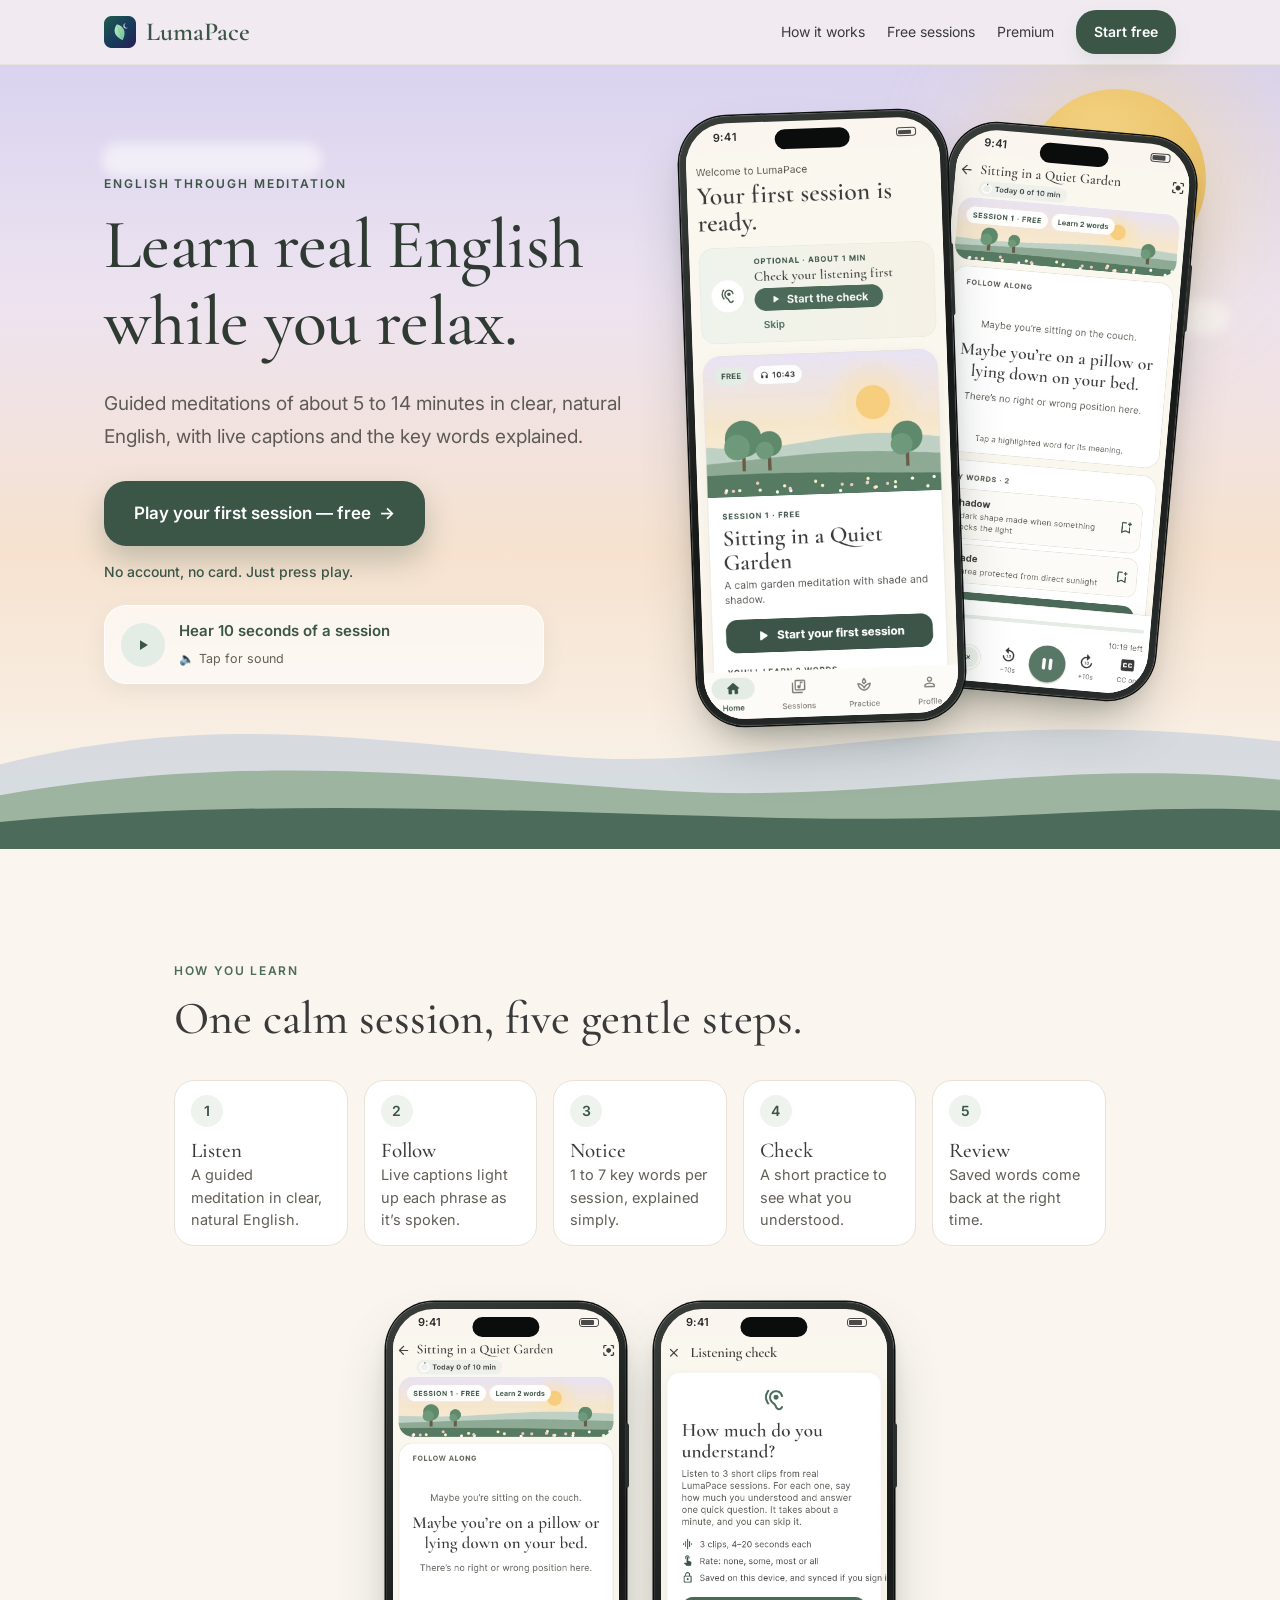
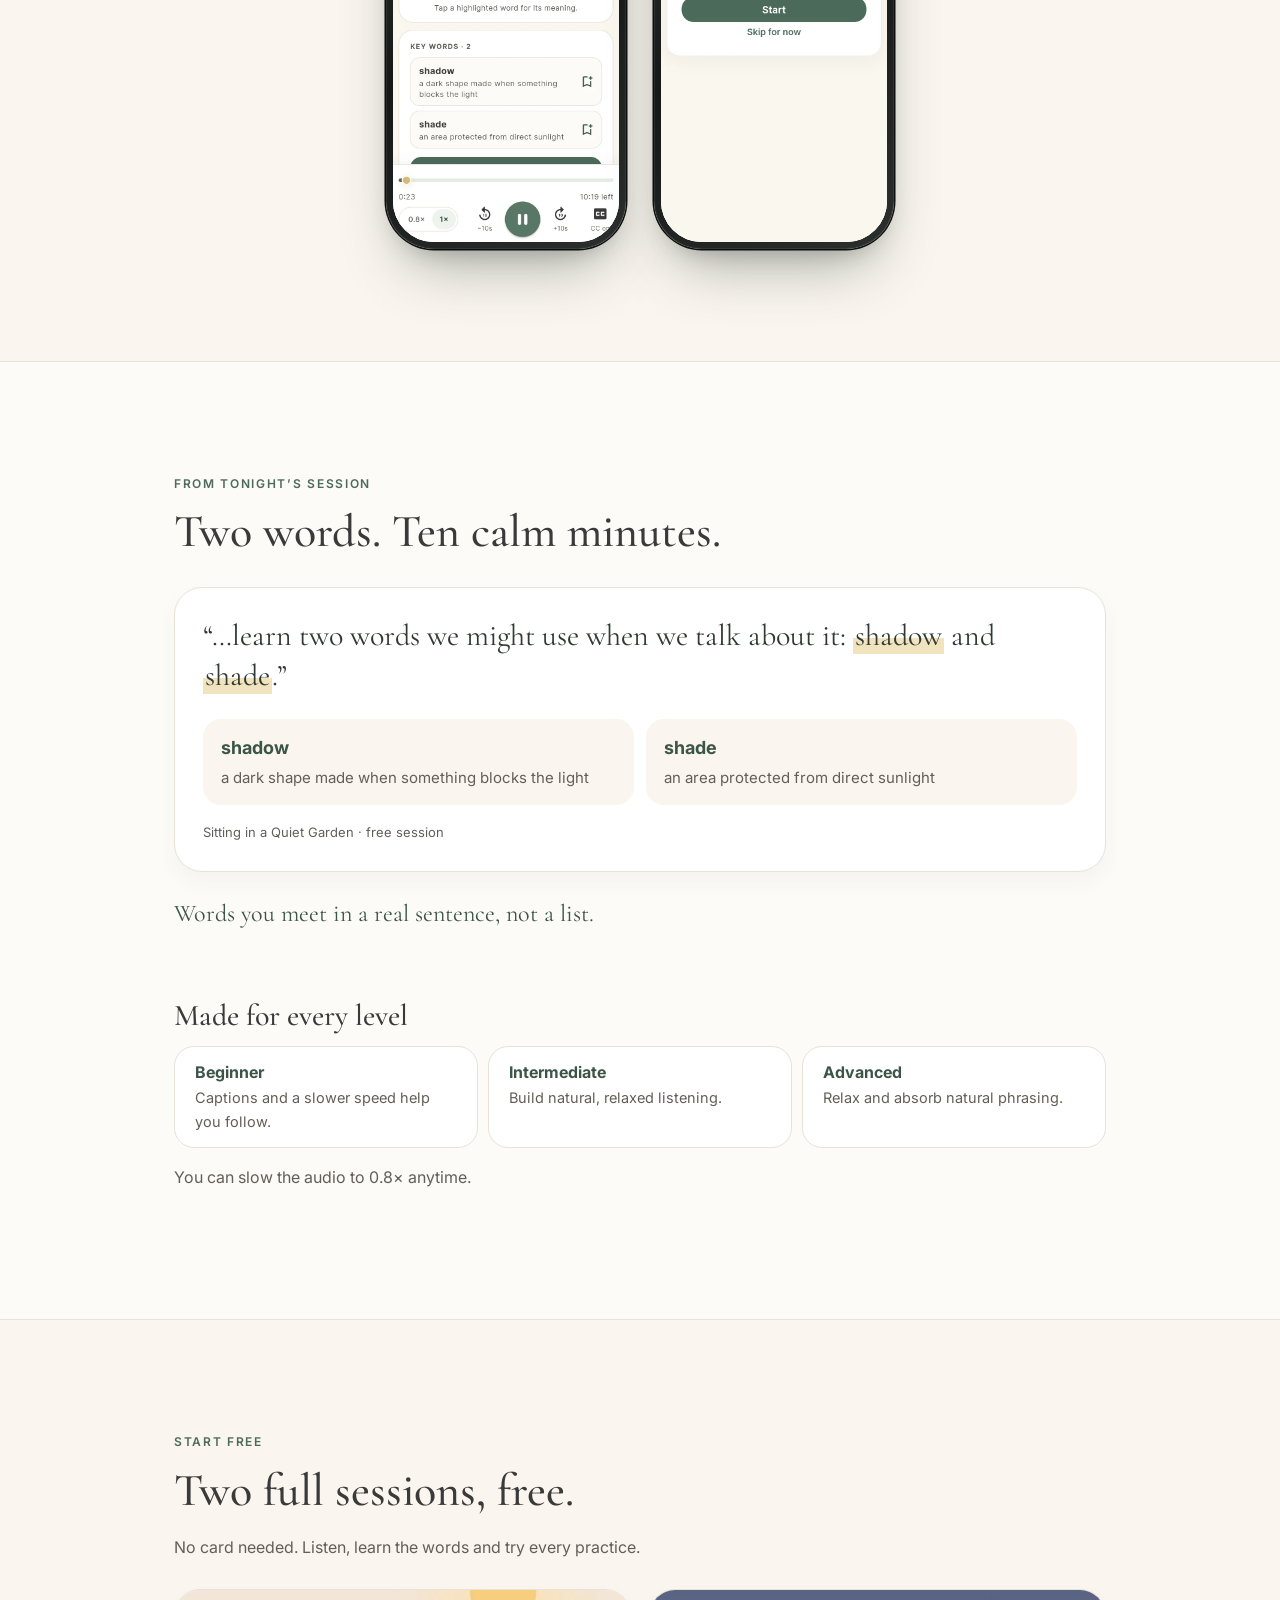
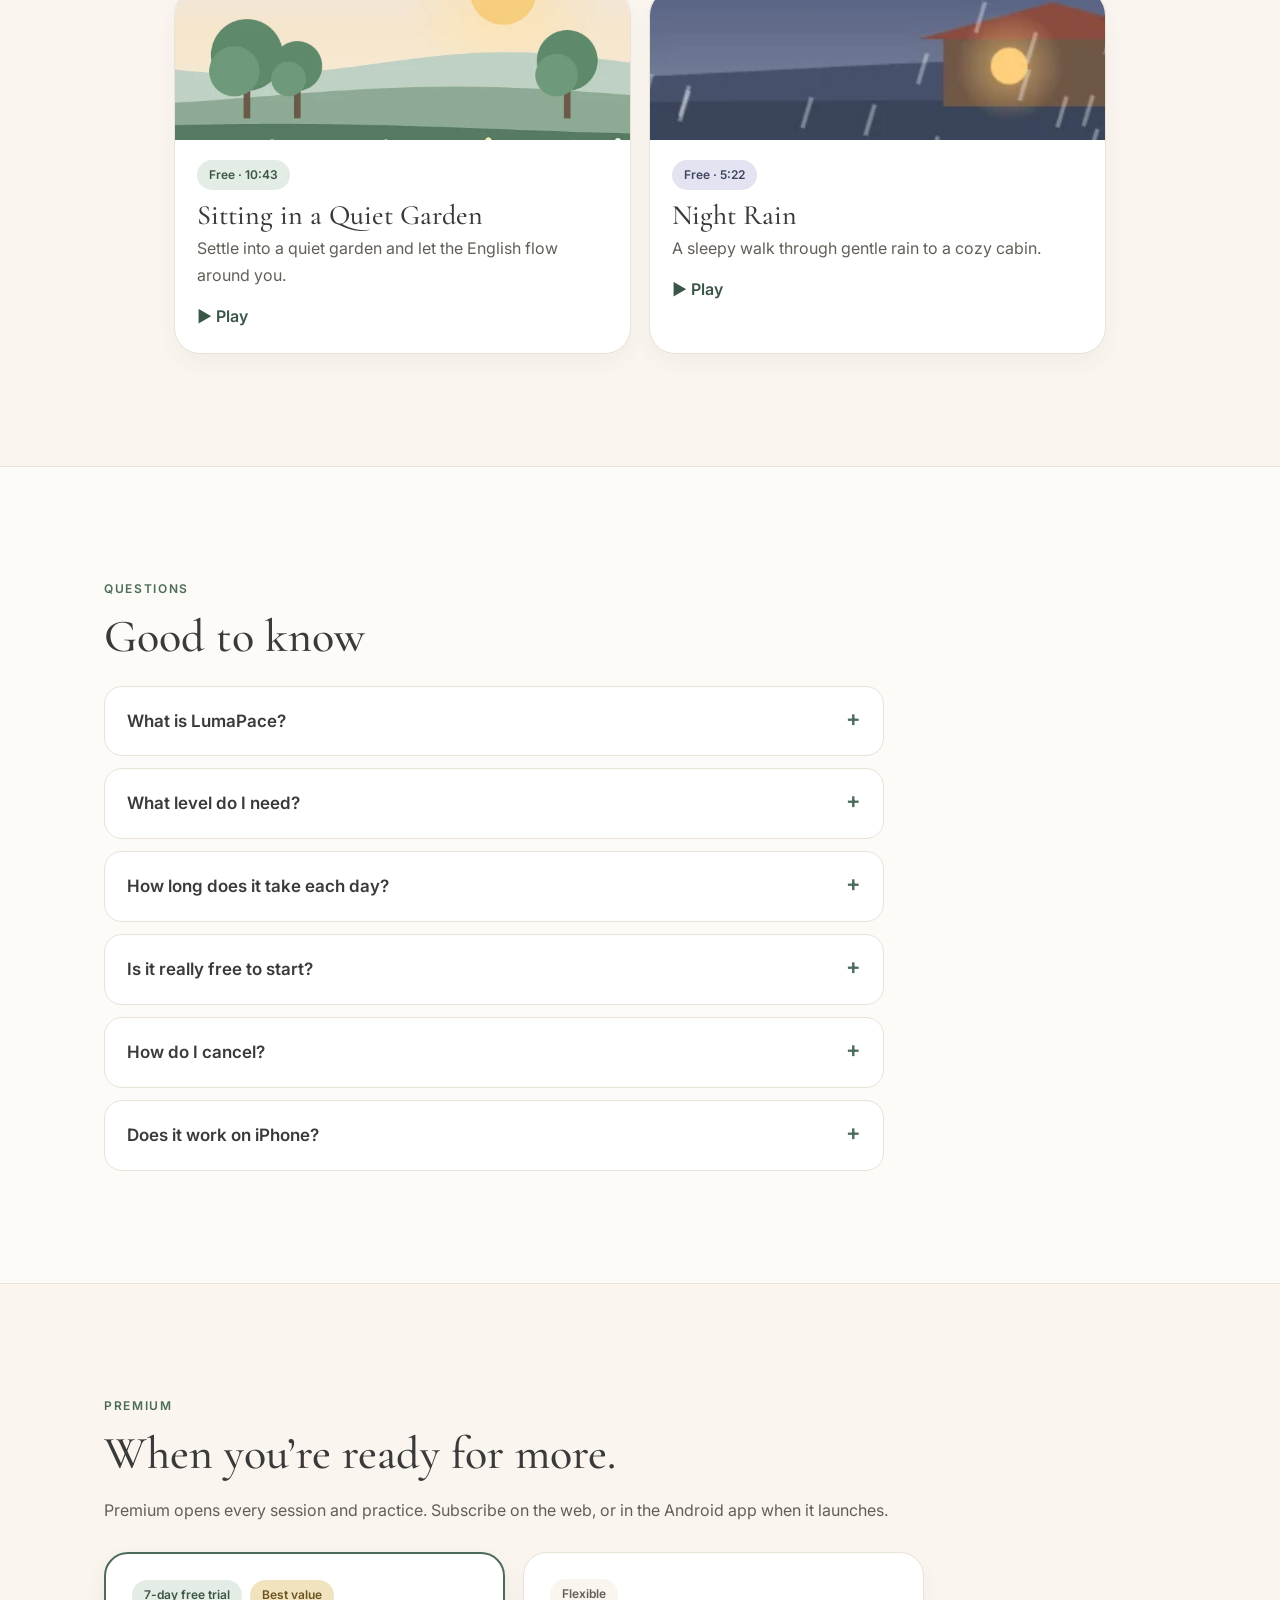
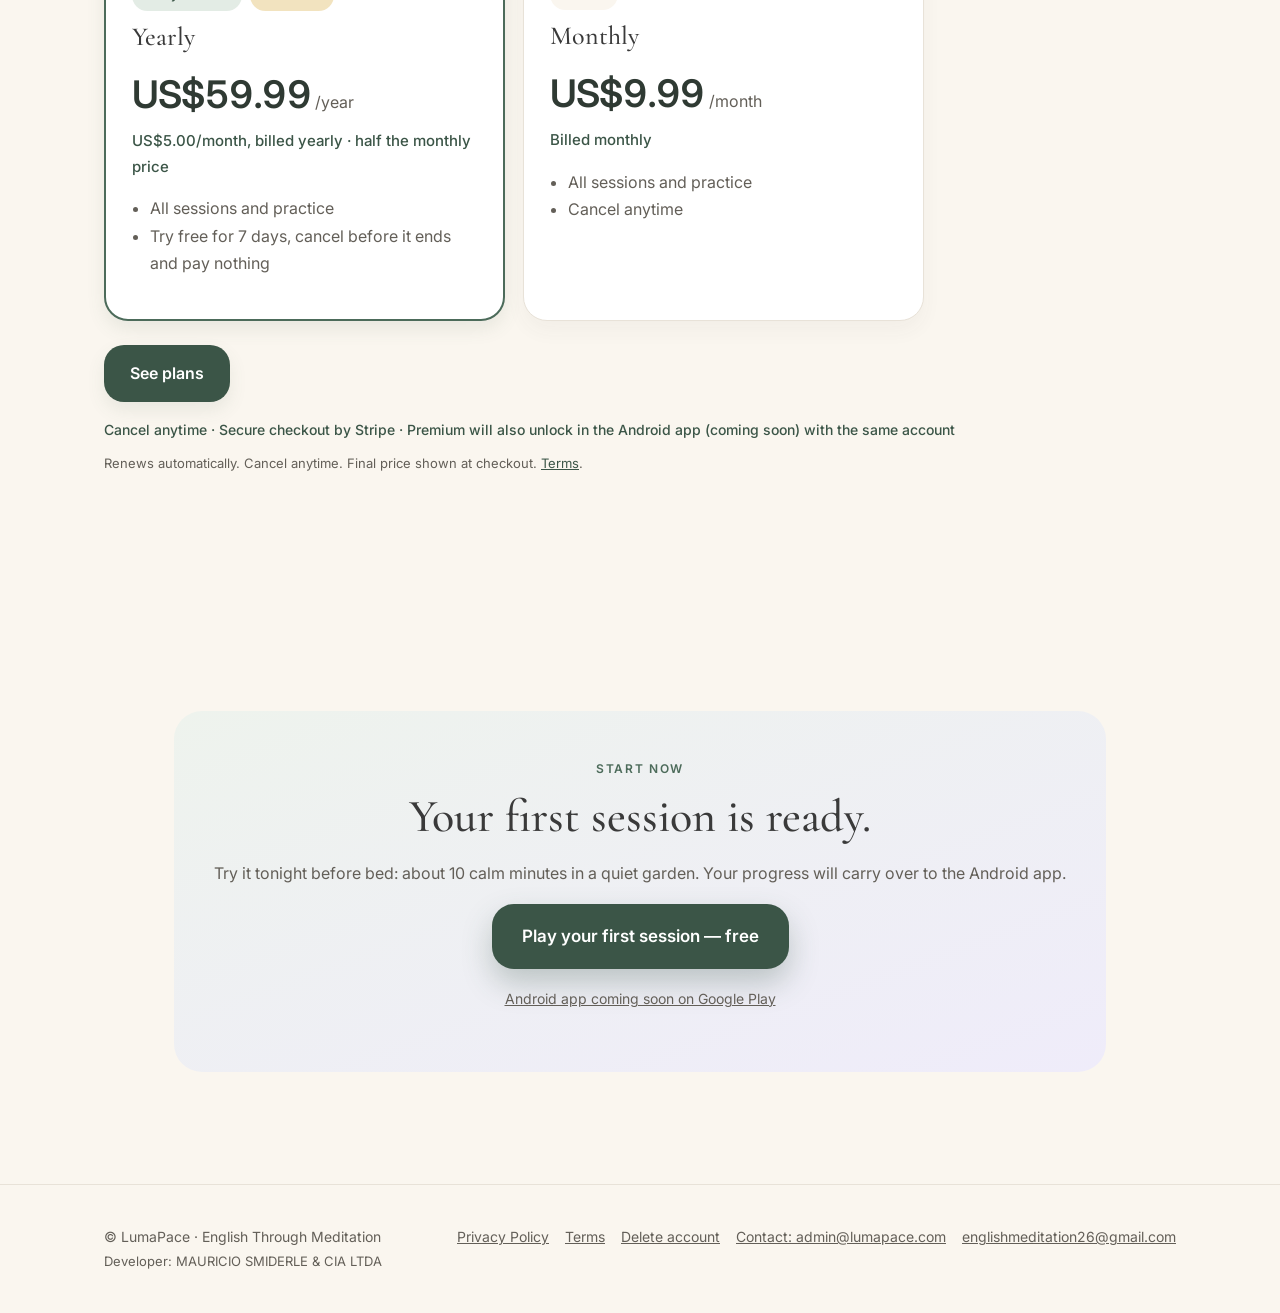
==== index.html @ 95a9c701 "Home calm: hero 10s sample with synced captions, 5-step method, word example, levels, art cards, FAQ" ====
<!doctype html><html lang="en"><head><meta charset="utf-8"><meta name="viewport" content="width=device-width,initial-scale=1">
<title>LumaPace — Learn English while you relax</title>
<meta name="description" content="Calm guided meditations in clear, natural English, with live captions and key words explained. Play your first session free — no account, no card.">
<link rel="canonical" href="https://lumapace.com/">
<meta property="og:type" content="website"><meta property="og:url" content="https://lumapace.com/"><meta property="og:site_name" content="LumaPace">
<meta property="og:title" content="LumaPace — Learn English while you relax"><meta property="og:description" content="Calm guided meditations in clear English, with live captions. Start your first session free.">
<meta property="og:image" content="https://lumapace.com/img/og.jpg"><meta property="og:image:width" content="1200"><meta property="og:image:height" content="630"><meta property="og:image:alt" content="LumaPace: calm English meditations with live captions">
<meta name="twitter:card" content="summary_large_image"><meta name="twitter:title" content="LumaPace — Learn English while you relax"><meta name="twitter:description" content="Calm guided meditations in clear English, with live captions. Start your first session free."><meta name="twitter:image" content="https://lumapace.com/img/og.jpg">
<meta name="theme-color" content="#4C6B5A">
<link rel="icon" href="img/logo.png?v=2"><link rel="apple-touch-icon" href="img/apple-touch-icon.png">
<link rel="preconnect" href="https://fonts.googleapis.com"><link rel="preconnect" href="https://fonts.gstatic.com" crossorigin>
<link rel="stylesheet" href="https://fonts.googleapis.com/css2?family=Cormorant+Garamond:wght@500;600&family=Inter:wght@400;500;600&display=swap">
<link rel="preload" as="image" href="img/ph_home.webp" fetchpriority="high"><link rel="preload" as="image" href="img/ph_player.webp" fetchpriority="high"><link rel="stylesheet" href="style.css?v=3">
<script>window.dataLayer=window.dataLayer||[];function gtag(){dataLayer.push(arguments)}gtag('js',new Date());gtag('config','G-82XCQ1X3KB',{anonymize_ip:true});
addEventListener('load',function(){setTimeout(function(){var t=document.createElement('script');t.async=1;t.src='https://www.googletagmanager.com/gtag/js?id=G-82XCQ1X3KB';document.head.appendChild(t)},2500)});
document.addEventListener('click',function(e){var a=e.target.closest('[data-ev]');if(a)gtag('event',a.dataset.ev,{cta_location:a.dataset.loc||''})});</script>
<script type="application/ld+json">{"@context": "https://schema.org", "@type": "FAQPage", "mainEntity": [{"@type": "Question", "name": "What is LumaPace?", "acceptedAnswer": {"@type": "Answer", "text": "LumaPace is a set of calm guided meditations spoken in clear, natural English. You relax, follow live captions phrase by phrase, and learn the key words from each session."}}, {"@type": "Question", "name": "What level do I need?", "acceptedAnswer": {"@type": "Answer", "text": "If you can follow simple spoken English, you are ready. Live captions and word explanations help you along, and you can slow the audio down."}}, {"@type": "Question", "name": "How long does it take each day?", "acceptedAnswer": {"@type": "Answer", "text": "Sessions are about 5 to 14 minutes long. You choose a daily listening goal that fits your day."}}, {"@type": "Question", "name": "Is it really free to start?", "acceptedAnswer": {"@type": "Answer", "text": "Yes. Two full sessions are free, with no account and no card. Premium unlocks every session."}}, {"@type": "Question", "name": "How do I cancel?", "acceptedAnswer": {"@type": "Answer", "text": "Anytime. Web subscriptions can be cancelled from the subscription portal linked in your confirmation email. You keep Premium until the end of the period you paid for."}}, {"@type": "Question", "name": "Does it work on iPhone?", "acceptedAnswer": {"@type": "Answer", "text": "Yes, in your phone’s browser at lumapace.com. The Android app is coming soon to Google Play, and your progress syncs when you sign in."}}]}</script></head><body>
<header class="top top2"><div class="wrap"><a class="brand" href="index.html"><img src="img/logo.png?v=2" alt="">LumaPace</a><nav><a href="index.html#how">How it works</a><a href="index.html#free">Free sessions</a><a href="index.html#premium">Premium</a><a class="btn" href="/app/#/player/002" data-ev="cta_click" data-loc="header">Start free</a></nav></div></header>
<section class="hero2">
<div class="sky" aria-hidden="true"><div class="cloud c1"></div><div class="cloud c2"></div>
<svg class="hills" viewBox="0 0 1440 260" preserveAspectRatio="none"><path d="M0 150 C240 80 420 120 640 140 S1080 70 1440 120 V260 H0Z" fill="#C9D3DE" opacity=".7"/><path d="M0 190 C300 130 520 170 760 185 S1180 140 1440 170 V260 H0Z" fill="#9DB4A0"/><path d="M0 225 C320 190 640 215 900 220 S1260 200 1440 210 V260 H0Z" fill="#4C6B5A"/></svg></div>
<div class="wrap hero2-in">
<div class="hero2-copy">
<p class="over">English through meditation</p>
<h1>Learn real English while you relax.</h1>
<p class="lead">Guided meditations of about 5 to 14 minutes in clear, natural English, with live captions and the key words explained.</p>
<div class="ctas"><a class="btn btn-lg" href="/app/#/player/002" data-ev="cta_click" data-loc="hero">Play your first session — free <span aria-hidden="true">→</span></a></div>
<p class="hero-note">No account, no card. Just press play.</p>
<p class="pt-line" lang="pt-BR" hidden>🇧🇷 Para brasileiros: aprenda inglês relaxando. Comece grátis, sem cartão.<br>As legendas ajudam você a acompanhar, no seu ritmo.</p>
<div class="sample" id="sample">
<button class="sample-btn" type="button" aria-controls="sample-cap" aria-label="Hear 10 seconds of a session"><span class="sample-ic" aria-hidden="true"><svg viewBox="0 0 24 24" width="18" height="18"><path class="ic-play" d="M8 5.5v13l10.5-6.5z" fill="currentColor"/><g class="ic-pause" fill="currentColor"><rect x="7" y="5.5" width="3.6" height="13" rx="1.2"/><rect x="13.4" y="5.5" width="3.6" height="13" rx="1.2"/></g></svg></span><span class="sample-txt"><b>Hear 10 seconds of a session</b><small>🔈 Tap for sound</small></span></button>
<div class="caption" id="sample-cap" aria-live="polite"><span class="dot"></span><span class="cap-l">Live caption</span><span class="cap-t">Sitting in a Quiet Garden</span><p><span data-s="0" data-e="4.9">Hi, and welcome.</span> <span data-s="4.81" data-e="10.42">I’m happy you made the choice to meditate today.</span></p><div class="sample-bar"><i></i></div></div>
</div>
</div>
<div class="duo"><div class="sun" aria-hidden="true"></div><div class="phone p-back"><div class="screen"><div class="sb" aria-hidden="true"><span>9:41</span><i></i></div><img fetchpriority="high" src="img/ph_player.webp" alt="LumaPace session player with live captions" width="780" height="1688"></div></div><div class="phone p-front"><div class="screen"><div class="sb" aria-hidden="true"><span>9:41</span><i></i></div><img src="img/ph_home.webp" alt="LumaPace home screen: your first session is ready, Sitting in a Quiet Garden" width="780" height="1688"></div></div></div>
</div></section>

<section id="how"><div class="wrap narrow"><p class="over">How you learn</p><h2>One calm session, five gentle steps.</h2>
<ol class="flow"><li><span class="fn">1</span><div><h3>Listen</h3><p>A guided meditation in clear, natural English.</p></div></li><li><span class="fn">2</span><div><h3>Follow</h3><p>Live captions light up each phrase as it’s spoken.</p></div></li><li><span class="fn">3</span><div><h3>Notice</h3><p>1 to 7 key words per session, explained simply.</p></div></li><li><span class="fn">4</span><div><h3>Check</h3><p>A short practice to see what you understood.</p></div></li><li><span class="fn">5</span><div><h3>Review</h3><p>Saved words come back at the right time.</p></div></li></ol>
<div class="pair"><div class="phone"><div class="screen"><div class="sb" aria-hidden="true"><span>9:41</span><i></i></div><img src="img/ph_player.webp" alt="Session player: live captions light up each phrase" loading="lazy" width="780" height="1688"></div></div><div class="phone"><div class="screen"><div class="sb" aria-hidden="true"><span>9:41</span><i></i></div><img src="img/ph_check.webp" alt="Listening check: how much do you understand?" loading="lazy" width="780" height="1688"></div></div></div>
</div></section>

<section id="example" class="alt"><div class="wrap narrow"><p class="over">From tonight’s session</p><h2>Two words. Ten calm minutes.</h2>
<div class="wordcard">
<p class="quote">“…learn two words we might use when we talk about it: <mark>shadow</mark> and <mark>shade</mark>.”</p>
<div class="words"><div><b>shadow</b><span>a dark shape made when something blocks the light</span></div><div><b>shade</b><span>an area protected from direct sunlight</span></div></div>
<p class="wc-src">Sitting in a Quiet Garden · free session</p>
</div>
<p class="soft">Words you meet in a real sentence, not a list.</p>

<div class="levels"><h3>Made for every level</h3>
<ul><li><b>Beginner</b><span>Captions and a slower speed help you follow.</span></li><li><b>Intermediate</b><span>Build natural, relaxed listening.</span></li><li><b>Advanced</b><span>Relax and absorb natural phrasing.</span></li></ul>
<p class="muted">You can slow the audio to 0.8× anytime.</p></div>
</div></section>

<section id="free"><div class="wrap narrow"><p class="over">Start free</p><h2>Two full sessions, free.</h2><p class="muted">No card needed. Listen, learn the words and try every practice.</p>
<div class="eps2">
<a class="ep2" href="/app/#/player/002" data-ev="cta_click" data-loc="free_garden"><img src="img/art_garden.webp" alt="" loading="lazy" width="692" height="320"><div><span class="pill">Free · 10:43</span><h3>Sitting in a Quiet Garden</h3><p>Settle into a quiet garden and let the English flow around you.</p><span class="play">▶ Play</span></div></a>
<a class="ep2 rain" href="/app/#/player/c006" data-ev="cta_click" data-loc="free_rain"><img src="img/art_rain.webp" alt="" loading="lazy" width="660" height="98"><div><span class="pill">Free · 5:22</span><h3>Night Rain</h3><p>A sleepy walk through gentle rain to a cozy cabin.</p><span class="play">▶ Play</span></div></a>
</div></div></section>
<section id="faq" class="alt"><div class="wrap"><p class="over">Questions</p><h2>Good to know</h2><div class="faq">
<details><summary>What is LumaPace?</summary><p>LumaPace is a set of calm guided meditations spoken in clear, natural English. You relax, follow live captions phrase by phrase, and learn the key words from each session.</p></details>
<details><summary>What level do I need?</summary><p>If you can follow simple spoken English, you are ready. Live captions and word explanations help you along, and you can slow the audio down.</p></details>
<details><summary>How long does it take each day?</summary><p>Sessions are about 5 to 14 minutes long. You choose a daily listening goal that fits your day.</p></details>
<details><summary>Is it really free to start?</summary><p>Yes. Two full sessions are free, with no account and no card. Premium unlocks every session.</p></details>
<details><summary>How do I cancel?</summary><p>Anytime. Web subscriptions can be cancelled from the subscription portal linked in your confirmation email. You keep Premium until the end of the period you paid for.</p></details>
<details><summary>Does it work on iPhone?</summary><p>Yes, in your phone’s browser at lumapace.com. The Android app is coming soon to Google Play, and your progress syncs when you sign in.</p></details>
</div></div></section>

<section id="premium"><div class="wrap"><p class="over">Premium</p><h2>When you’re ready for more.</h2><p class="muted">Premium opens every session and practice. Subscribe on the web, or in the Android app when it launches.</p>
<div class="plans">
<div class="card plan best"><div class="plan-tags"><span class="pill">7-day free trial</span><span class="pill gold">Best value</span></div><h3>Yearly</h3><p class="price"><b data-pr="y">US$59.99</b><span>/year</span></p><p class="per" data-pr="ym">US$5.00/month, billed yearly · half the monthly price</p><ul><li>All sessions and practice</li><li>Try free for 7 days, cancel before it ends and pay nothing</li></ul></div>
<div class="card plan"><div class="plan-tags"><span class="pill ghostpill">Flexible</span></div><h3>Monthly</h3><p class="price"><b data-pr="m">US$9.99</b><span>/month</span></p><p class="per">Billed monthly</p><ul><li>All sessions and practice</li><li>Cancel anytime</li></ul></div>
</div>
<p style="margin-top:24px"><a class="btn" href="/subscribe.html" data-ev="see_plans" data-loc="premium">See plans</a></p>
<p class="trust">Cancel anytime · Secure checkout by Stripe · Premium will also unlock in the Android app (coming soon) with the same account</p>
<p class="muted small-print" data-pr="note">Renews automatically. Cancel anytime. Final price shown at checkout. <a href="terms.html">Terms</a>.</p></div></section>

<section id="get"><div class="wrap narrow"><div class="getapp">
<p class="over">Start now</p><h2>Your first session is ready.</h2><p class="muted">Try it tonight before bed: about 10 calm minutes in a quiet garden. Your progress will carry over to the Android app.</p><p><a class="btn btn-lg" href="/app/#/player/002" data-ev="cta_click" data-loc="get">Play your first session — free</a></p>
<p class="gp-soon"><a href="https://play.google.com/store/apps/details?id=com.lumapace.app" rel="noopener">Android app coming soon on Google Play</a></p></div></div></section>
<div class="sticky" id="sticky" aria-hidden="true"><a class="btn" href="/app/#/player/002" data-ev="cta_click" data-loc="sticky" tabindex="-1">▶ Play your first session — free</a></div>
<footer><div class="wrap"><div>© LumaPace · English Through Meditation<br><span style="font-size:13px">Developer: MAURICIO SMIDERLE &amp; CIA LTDA</span></div><div><a href="privacy.html">Privacy Policy</a><a href="terms.html">Terms</a><a href="delete-account.html">Delete account</a><a href="mailto:admin@lumapace.com">Contact: admin@lumapace.com</a><a href="mailto:englishmeditation26@gmail.com">englishmeditation26@gmail.com</a></div></div></footer><script>(function(){if(!/^pt/i.test(navigator.language||''))return;document.querySelectorAll('.pt-line').forEach(function(e){e.hidden=false});
var t={y:'R$199.90',m:'R$29.90',ym:'R$16.66/month, billed yearly · half the monthly price'};document.querySelectorAll('[data-pr]').forEach(function(e){var k=e.dataset.pr;if(t[k])e.textContent=t[k];if(k=='note')e.firstChild.textContent='Prices in Brazilian reais (elsewhere US$9.99/month or US$59.99/year). Renews automatically. Cancel anytime. Final price shown at checkout. '})})();</script><script>(function(){
var rm=matchMedia('(prefers-reduced-motion: reduce)').matches;
var box=document.getElementById('sample'),btn=box.querySelector('.sample-btn'),cap=document.getElementById('sample-cap'),bar=cap.querySelector('.sample-bar i'),lines=cap.querySelectorAll('[data-s]');
var END=10.4,FADE=1,a=null,raf=0;
function stop(){if(a){a.pause()}box.classList.remove('playing');cancelAnimationFrame(raf)}
function tick(){var t=a.currentTime;lines.forEach(function(l){l.classList.toggle('on',t>=+l.dataset.s&&t<+l.dataset.e);l.classList.toggle('done',t>=+l.dataset.e)});bar.style.width=Math.min(100,t/END*100)+'%';
 a.volume=t>END-FADE?Math.max(0,(END-t)/FADE):1; if(t>=END){stop();a.currentTime=0;return} raf=requestAnimationFrame(tick)}
btn.addEventListener('click',function(){if(box.classList.contains('playing')){stop();return}
 if(!a){a=new Audio('/app/assets/assets/content/episodes/002/audio.mp3');a.preload='auto'}
 a.currentTime=0;a.volume=1;box.classList.add('playing','shown');a.play().then(function(){raf=requestAnimationFrame(tick)}).catch(stop);
 if(window.gtag)gtag('event','sample_play',{episode:'002'})});
var st=document.getElementById('sticky'),hero=document.querySelector('.hero2'),hide=[document.getElementById('premium'),document.getElementById('faq'),document.getElementById('get'),document.querySelector('footer')];
var vis={};if('IntersectionObserver' in window){var io=new IntersectionObserver(function(es){es.forEach(function(e){vis[e.target.id||e.target.tagName]=e.isIntersecting});var show=!vis.hero&&!hide.some(function(h){return vis[h.id||h.tagName]});st.classList.toggle('on',show);st.setAttribute('aria-hidden',!show);st.querySelector('a').tabIndex=show?0:-1});hero.id='hero';io.observe(hero);hide.forEach(function(h){io.observe(h)})}
})();</script></body></html>
---- style.css ----
:root{--sage:#4C6B5A;--sage-deep:#3B5547;--sage-mist:#E3ECE5;--sage-tint:#EEF3ED;--lav:#8B7FD1;--lav-mist:#EFECFA;--gold:#D4B978;--gold-mist:#F2E3BF;--cream:#FAF6EF;--cream-soft:#FDFBF7;--paper:#fff;--ink:#3A3A3A;--muted:#635F58;--line:#E8E2D8;--sun:#E8A87C;--r-sm:14px;--r-md:20px;--r-lg:24px;--r-xl:28px;--shadow:0 10px 20px rgba(58,58,58,.045);--lift:0 8px 18px rgba(76,107,90,.10)}
*{box-sizing:border-box}html{scroll-behavior:smooth}
body{margin:0;background:var(--cream);color:var(--ink);font:16px/1.6 Inter,system-ui,sans-serif;-webkit-font-smoothing:antialiased}
img{max-width:100%;display:block}a{color:var(--sage-deep)}
.wrap{max-width:1120px;margin:0 auto;padding:0 24px}
h1,h2,h3{font-family:'Cormorant Garamond',Georgia,serif;font-weight:500;line-height:1.1;margin:0 0 .4em}
h1{font-size:clamp(42px,8vw,68px)}h2{font-size:clamp(32px,5vw,46px)}h3{font-size:26px}
.over{font-size:12px;font-weight:600;letter-spacing:.14em;text-transform:uppercase;color:var(--sage);margin:0 0 12px}
.muted{color:var(--muted)}
.btn{display:inline-flex;align-items:center;gap:8px;background:var(--sage-deep);color:#fff;font-weight:600;padding:15px 26px;border-radius:var(--r-md);text-decoration:none;box-shadow:var(--lift)}
.btn.ghost{background:transparent;color:var(--sage-deep);box-shadow:none;border:1.5px solid var(--line)}
.top{position:sticky;top:0;z-index:10;background:rgba(250,246,239,.9);backdrop-filter:blur(8px);border-bottom:1px solid var(--line)}
.top .wrap{display:flex;align-items:center;justify-content:space-between;height:64px}
.brand{display:flex;align-items:center;gap:10px;font-family:'Cormorant Garamond',serif;font-size:26px;font-weight:600;color:var(--sage-deep);text-decoration:none}
.brand img{width:32px;height:32px}
.top nav a{margin-left:22px;font-size:14px;color:var(--ink);text-decoration:none}.top nav .btn{padding:10px 18px;color:#fff}
@media(max-width:760px){.top nav a:not(.btn){display:none}}
.hero{padding:56px 0 40px;background:radial-gradient(1000px 500px at 85% 10%,var(--lav-mist),transparent 60%),radial-gradient(800px 500px at 0% 100%,var(--sage-tint),transparent 60%)}
.hero .wrap{display:grid;gap:40px;align-items:center}
@media(min-width:900px){.hero .wrap{grid-template-columns:1.1fr .9fr}}
.hero p.lead{font-size:19px;color:var(--muted);max-width:520px}
.ctas{display:flex;flex-wrap:wrap;gap:12px;margin:28px 0 14px}
.phone{position:relative;width:min(250px,64vw);margin:0 auto;padding:9px;border-radius:40px;background:#2f3330;box-shadow:0 0 0 1px #474c48 inset,0 24px 50px rgba(59,85,71,.20)}.phone::before{content:"";position:absolute;top:17px;left:50%;transform:translateX(-50%);width:56px;height:6px;border-radius:6px;background:#1c1f1d;z-index:1;opacity:.85}.phone img{display:block;width:100%;height:auto;aspect-ratio:9/18;object-fit:cover;object-position:top center;border-radius:31px;background:#fff}
.pill{display:inline-block;background:var(--sage-mist);color:var(--sage-deep);font-size:12px;font-weight:600;padding:5px 12px;border-radius:99px}
section{padding:72px 0}
.steps{display:grid;gap:18px;margin-top:28px}@media(min-width:760px){.steps{grid-template-columns:repeat(3,1fr)}}
.card{background:var(--paper);border:1px solid var(--line);border-radius:var(--r-lg);padding:26px;box-shadow:var(--shadow)}
.num{width:36px;height:36px;border-radius:50%;background:var(--sage-tint);color:var(--sage-deep);display:grid;place-items:center;font-weight:600;margin-bottom:14px}
.feat{display:grid;gap:40px;align-items:center;margin-top:56px}@media(min-width:860px){.feat{grid-template-columns:1fr 1fr}.feat.rev .phone{order:2}}
.feat .phone{width:min(220px,58vw)}
.alt{background:var(--cream-soft);border-top:1px solid var(--line);border-bottom:1px solid var(--line)}
.eps{display:grid;gap:18px;margin-top:28px}@media(min-width:760px){.eps{grid-template-columns:1fr 1fr}}
.ep{border-radius:var(--r-xl);padding:28px;color:#fff;min-height:200px;display:flex;flex-direction:column;justify-content:flex-end}
.ep.garden{background:linear-gradient(160deg,#9cb59f,#4C6B5A)}.ep.rain{background:linear-gradient(160deg,#6d6f9a,#3d4560)}
.ep h3{color:#fff;font-size:34px;margin:8px 0 4px}.ep .pill{background:rgba(255,255,255,.9);align-self:flex-start}
.plans{display:grid;gap:18px;margin-top:28px;max-width:820px}@media(min-width:760px){.plans{grid-template-columns:1fr 1fr}}
.plan{position:relative}.plan.best{border:2px solid var(--sage);box-shadow:var(--lift)}
.plan .price{font-family:'Cormorant Garamond',serif;font-size:40px;margin:6px 0 0}
.plan ul{padding-left:18px;color:var(--muted)}
.badge-gp{display:inline-block;position:relative}.badge-gp img{height:64px}
.soon .badge-gp{opacity:.55;pointer-events:none}
.getapp{text-align:center;background:linear-gradient(160deg,var(--sage-tint),var(--lav-mist));border-radius:var(--r-xl);padding:48px 24px}
footer{padding:40px 0;color:var(--muted);font-size:14px;border-top:1px solid var(--line)}
footer .wrap{display:flex;flex-wrap:wrap;gap:16px;justify-content:space-between}footer a{color:var(--muted);margin-right:16px}
.legal main{max-width:740px;margin:48px auto;padding:0 24px}.legal h1{font-size:clamp(38px,6vw,54px)}.legal h2{font-size:28px;margin-top:1.6em}
.legal .box{background:var(--sage-tint);border-radius:var(--r-lg);padding:24px 28px;margin:24px 0}

/* hero redesign: matches the app's sunrise sky + sage hills */
.hero2{position:relative;overflow:hidden;padding:64px 0 120px;background:linear-gradient(180deg,#D9D3EF 0%,#EDE3F0 30%,#F6E2CF 62%,#FAF6EF 100%)}
.sky{position:absolute;inset:0;pointer-events:none}
.sun{position:absolute;width:180px;height:180px;border-radius:50%;right:-30px;top:-40px;z-index:0;background:radial-gradient(circle at 40% 40%,#F7D98B,#EBC26A 70%);box-shadow:0 0 120px 40px rgba(247,217,139,.45);animation:rise 9s ease-in-out infinite alternate}
@keyframes rise{from{transform:translateY(8px)}to{transform:translateY(-8px)}}
.cloud{position:absolute;height:34px;border-radius:40px;background:rgba(255,255,255,.55);filter:blur(6px)}.c1{width:220px;top:10%;left:8%}.c2{width:300px;top:30%;right:4%}
.hills{position:absolute;left:0;right:0;bottom:0;width:100%;height:200px}
.hero2-in{position:relative;display:grid;gap:44px;align-items:center}
@media(min-width:900px){.hero2-in{grid-template-columns:1.05fr .95fr}}
.hero2 h1{font-size:clamp(44px,7.4vw,76px);color:#2F3A33;letter-spacing:-.01em}
.hero2 .over{color:var(--sage-deep)}
.hero2 .lead{font-size:19px;color:#5E5A55;max-width:520px}
.caption{max-width:440px;margin:24px 0 4px;padding:14px 16px;border-radius:22px;background:rgba(255,255,255,.72);backdrop-filter:blur(10px);box-shadow:0 12px 30px rgba(59,85,71,.12);display:grid;grid-template-columns:auto auto 1fr;gap:6px 8px;align-items:center;font-size:11px}
.caption .dot{width:8px;height:8px;border-radius:50%;background:var(--sage);animation:pulse 2s infinite}@keyframes pulse{50%{opacity:.35}}
.cap-l{font-weight:600;letter-spacing:.14em;text-transform:uppercase;color:var(--sage-deep)}.cap-t{color:var(--muted);text-align:right;white-space:nowrap;overflow:hidden;text-overflow:ellipsis}
.caption p{grid-column:1/-1;margin:4px 0 0;padding:10px 14px;border-radius:14px;background:#F5EFD9;font-family:'Cormorant Garamond',serif;font-size:24px;color:var(--ink)}
.btn-lg{padding:18px 30px;font-size:17px;border-radius:22px;box-shadow:0 14px 30px rgba(59,85,71,.28)}
.hero2 .btn.ghost{background:rgba(255,255,255,.6);border-color:rgba(255,255,255,.8)}
.hero-note{font-size:14px;color:#6E6A64}
.duo{position:relative;height:540px;max-width:440px;width:100%;margin:0 auto}
.duo .phone{position:absolute;width:250px}.p-front{left:0;bottom:0;z-index:2}.p-back{right:0;top:0;transform:rotate(4deg);opacity:.96}
@media(max-width:899px){.hero2{padding:40px 0 110px}.duo{height:470px;max-width:360px}.duo .phone{width:min(215px,56vw)}.sun{width:140px;height:140px;right:-10px;top:-30px}.hero2 .ctas .btn{width:100%;justify-content:center}}
.top2{background:rgba(237,230,242,.72)}
.hero2 h1 .nw{white-space:nowrap}.hero2 h1{font-size:clamp(40px,6.2vw,70px)}.duo .phone{z-index:1}.duo .p-front{z-index:2}
footer .wrap>div:last-child{display:flex;flex-wrap:wrap;gap:6px 16px}footer .wrap>div:last-child a{margin:0;overflow-wrap:anywhere}

.plan-tags{display:flex;flex-wrap:wrap;gap:8px;margin-bottom:12px;min-height:27px}.pill.gold{background:var(--gold-mist);color:#6B5320}.pill.ghostpill{background:var(--cream);color:var(--muted)}
.plan .price{display:flex;align-items:baseline;gap:4px;font-family:Inter,system-ui,sans-serif;font-variant-numeric:tabular-nums;margin:4px 0 0}.plan .price b{font-size:38px;font-weight:600;letter-spacing:-.02em;color:#2F3A33}.plan .price span{color:var(--muted);font-size:16px}
.plan .per{margin:2px 0 8px;color:var(--sage-deep);font-weight:500;font-size:15px}
.trust{margin:14px 0 0;font-size:14px;color:var(--sage-deep);font-weight:500}
.faq{max-width:780px;margin-top:24px;display:grid;gap:12px}.faq details{background:var(--paper);border:1px solid var(--line);border-radius:18px;padding:4px 22px}.faq summary{cursor:pointer;list-style:none;padding:16px 0;font-weight:600;font-size:17px;display:flex;justify-content:space-between;gap:12px}.faq summary::-webkit-details-marker{display:none}.faq summary::after{content:"+";color:var(--sage);font-size:22px;line-height:1}.faq details[open] summary::after{content:"–"}.faq details p{margin:0 0 18px;color:var(--muted)}
.pt-line{margin:10px 0 0;font-size:14px;color:var(--sage-deep);background:rgba(255,255,255,.6);display:inline-block;padding:8px 12px;border-radius:12px}
.hero-note{font-weight:500;color:var(--sage-deep)}
@media(max-width:899px){.hero2 .caption{display:none}.hero2 .lead{font-size:17px}.duo{height:400px;max-width:330px}.duo .phone{width:min(190px,50vw)}.hero2-in{gap:28px}}
.pt-line[hidden]{display:none}
/* premium phone frame (generic, thin bezel) */
.phone{position:relative;width:min(260px,62vw);aspect-ratio:390/888;margin:0 auto;padding:7px;border-radius:48px;background:linear-gradient(145deg,#3a3f3c,#151816 55%,#2b2f2d);box-shadow:0 0 0 1px rgba(255,255,255,.08) inset,0 0 0 1.5px #0d0f0e,0 30px 60px -18px rgba(40,55,47,.42),0 12px 24px -12px rgba(40,55,47,.28)}
.phone::before{content:"";position:absolute;top:15px;left:50%;transform:translateX(-50%);width:28%;height:20px;border-radius:20px;background:#0b0c0c;z-index:3;opacity:1}
.phone::after{content:"";position:absolute;right:-2.5px;top:22%;width:3px;height:12%;border-radius:0 3px 3px 0;background:#2a2e2c}
.phone .screen{position:relative;height:100%;border-radius:41px;overflow:hidden;background:#FAF6EF;display:flex;flex-direction:column}
.phone .sb{flex:0 0 auto;height:4.95%;display:flex;align-items:center;justify-content:space-between;padding:0 9% 0 11%;font:600 11px/1 Inter,system-ui,sans-serif;color:#2c2c2c;letter-spacing:.01em}
.phone .sb i{width:20px;height:9px;border:1.3px solid #2c2c2c;border-radius:3px;position:relative;opacity:.85}.phone .sb i::after{content:"";position:absolute;inset:1.3px 4px 1.3px 1.3px;background:#2c2c2c;border-radius:1px}
.phone .screen img{flex:1 1 auto;width:100%;height:auto;min-height:0;object-fit:cover;object-position:top;border-radius:0;aspect-ratio:auto}
.feat .phone{width:min(250px,60vw)}
.duo .phone{width:270px}.p-back{transform:rotate(5deg);opacity:1}.p-front{transform:rotate(-2deg)}
.duo{height:590px;max-width:470px}
@media(max-width:899px){.duo{height:440px;max-width:350px}.duo .phone{width:min(200px,52vw)}.phone::before{top:11px;height:14px}.phone{border-radius:38px;padding:6px}.phone .screen{border-radius:32px}.phone .sb{font-size:8.5px}.phone .sb i{width:15px;height:7px}}
.duo{max-width:540px;height:600px}.duo .p-front{width:268px;left:0;bottom:6px}.duo .p-back{width:248px;right:0;top:0}
@media(max-width:899px){.duo{max-width:340px;height:430px}.duo .p-front{width:190px;left:4px}.duo .p-back{width:178px;right:4px}}
/* calm redesign */
body{line-height:1.7}
section{padding:88px 0}@media(min-width:900px){section{padding:112px 0}}
.wrap.narrow{max-width:980px}
.hero2 .over{letter-spacing:.16em}
@media(max-width:899px){.hero2 h1{font-size:38px;line-height:1.12}}
.hero-note{margin-top:4px}
.sample{margin-top:22px;max-width:440px}
.sample-btn{display:flex;align-items:center;gap:14px;width:100%;text-align:left;background:rgba(255,255,255,.62);border:1px solid rgba(255,255,255,.85);border-radius:22px;padding:12px 16px;cursor:pointer;font:inherit;color:var(--ink);backdrop-filter:blur(8px);box-shadow:0 8px 22px rgba(59,85,71,.08)}
.sample-ic{flex:0 0 44px;height:44px;border-radius:50%;display:grid;place-items:center;background:var(--sage-mist);color:var(--sage-deep)}
.sample-txt b{display:block;font-weight:600;font-size:15px;color:var(--sage-deep)}.sample-txt small{color:var(--muted);font-size:12.5px}
.ic-pause{display:none}.sample.playing .ic-play{display:none}.sample.playing .ic-pause{display:inline}
.sample .caption{display:none;margin-top:10px}.sample.shown .caption{display:grid}
.sample .caption p span{transition:color .4s,opacity .4s;opacity:.38}.sample .caption p span.on{opacity:1;color:#2F3A33}.sample .caption p span.done{opacity:.62}
.sample-bar{grid-column:1/-1;height:3px;border-radius:3px;background:rgba(76,107,90,.15);overflow:hidden;margin-top:6px}.sample-bar i{display:block;height:100%;width:0;background:var(--sage)}
@media(max-width:899px){.hero2 .sample .caption{display:none}.hero2 .sample.shown .caption{display:grid}}
.flow{list-style:none;margin:36px 0 0;padding:0;display:grid;gap:14px}
@media(min-width:900px){.flow{grid-template-columns:repeat(5,1fr);gap:16px}}
.flow li{display:flex;gap:14px;align-items:flex-start;background:var(--paper);border:1px solid var(--line);border-radius:20px;padding:18px}
@media(min-width:900px){.flow li{flex-direction:column}}
.fn{flex:0 0 32px;height:32px;border-radius:50%;background:var(--sage-tint);color:var(--sage-deep);display:grid;place-items:center;font-weight:600;font-size:14px}
.flow h3{font-size:24px;margin:0 0 2px}.flow p{margin:0;color:var(--muted);font-size:15px;line-height:1.55}
.pair{display:flex;gap:28px;justify-content:center;margin-top:56px}
.pair .phone{width:min(240px,62vw);margin:0;flex:0 0 auto}
@media(max-width:899px){.pair{justify-content:flex-start;overflow-x:auto;scroll-snap-type:x mandatory;padding:6px 24px 30px;margin:40px -24px 0;-webkit-overflow-scrolling:touch;scrollbar-width:none}.pair::-webkit-scrollbar{display:none}.pair .phone{scroll-snap-align:center;width:66vw}}
.wordcard{margin-top:30px;background:var(--paper);border:1px solid var(--line);border-radius:28px;padding:28px;box-shadow:var(--shadow)}
.quote{font-family:'Cormorant Garamond',serif;font-size:clamp(22px,3.4vw,30px);line-height:1.35;margin:0 0 22px;color:#2F3A33}
.quote mark{background:linear-gradient(transparent 58%,var(--gold-mist) 58%);color:inherit;padding:0 2px}
.words{display:grid;gap:12px}@media(min-width:760px){.words{grid-template-columns:1fr 1fr}}
.words div{background:var(--cream);border-radius:18px;padding:14px 18px}.words b{display:block;font-size:18px;color:var(--sage-deep)}.words span{color:var(--muted);font-size:15px}
.wc-src{margin:16px 0 0;font-size:13px;color:var(--muted)}
.soft{font-family:'Cormorant Garamond',serif;font-size:24px;color:var(--sage-deep);margin:22px 0 0}
.levels{margin-top:64px}.levels h3{font-size:30px}.levels ul{list-style:none;padding:0;margin:14px 0 10px;display:grid;gap:10px}@media(min-width:760px){.levels ul{grid-template-columns:repeat(3,1fr)}}
.levels li{border:1px solid var(--line);border-radius:999px;padding:12px 20px;background:var(--paper);display:flex;flex-direction:column}@media(min-width:760px){.levels li{border-radius:20px}}
.levels li b{color:var(--sage-deep)}.levels li span{color:var(--muted);font-size:14.5px}
.eps2{display:grid;gap:18px;margin-top:28px}@media(min-width:760px){.eps2{grid-template-columns:1fr 1fr}}
.ep2{display:block;text-decoration:none;color:var(--ink);background:var(--paper);border:1px solid var(--line);border-radius:26px;overflow:hidden;box-shadow:var(--shadow);transition:transform .3s,box-shadow .3s}
.ep2:hover{transform:translateY(-2px)}
.ep2 img{width:100%;height:130px;object-fit:cover;display:block}
.ep2>div{padding:20px 22px 22px}.ep2 h3{font-size:28px;margin:10px 0 4px}.ep2 p{margin:0;color:var(--muted)}
.ep2 .play{display:inline-block;margin-top:14px;font-weight:600;color:var(--sage-deep)}
.ep2.rain .pill{background:#E4E3F1;color:#3d4560}
.small-print{font-size:13px;margin-top:10px}
.gp-soon{margin-top:18px;font-size:14px}.gp-soon a{color:var(--muted)}
.sticky{position:fixed;left:12px;right:12px;bottom:12px;z-index:20;display:flex;justify-content:center;opacity:0;transform:translateY(16px);pointer-events:none;transition:opacity .4s,transform .4s}
.sticky.on{opacity:1;transform:none;pointer-events:auto}
.sticky .btn{width:100%;max-width:440px;justify-content:center;background:rgba(250,246,239,.94);color:var(--sage-deep);border:1px solid var(--line);backdrop-filter:blur(10px);box-shadow:0 10px 30px rgba(59,85,71,.18)}
@media(min-width:900px){.sticky{display:none}}
.cloud{animation:drift 60s ease-in-out infinite alternate}@keyframes drift{to{transform:translateX(40px)}}
@media(prefers-reduced-motion:reduce){*,*::before,*::after{animation:none!important;transition:none!important}html{scroll-behavior:auto}}
.ep2 img{height:150px;object-position:center 60%}
.sample .caption p{line-height:1.32}
.flow li{padding:14px 16px;gap:12px}.flow h3{font-size:21px}.flow p{font-size:14.5px}
@media(max-width:899px){.flow{gap:10px}}
.fn{flex:none;width:32px}
@media(max-width:899px){.getapp .btn-lg{font-size:16px;padding:16px 20px}}
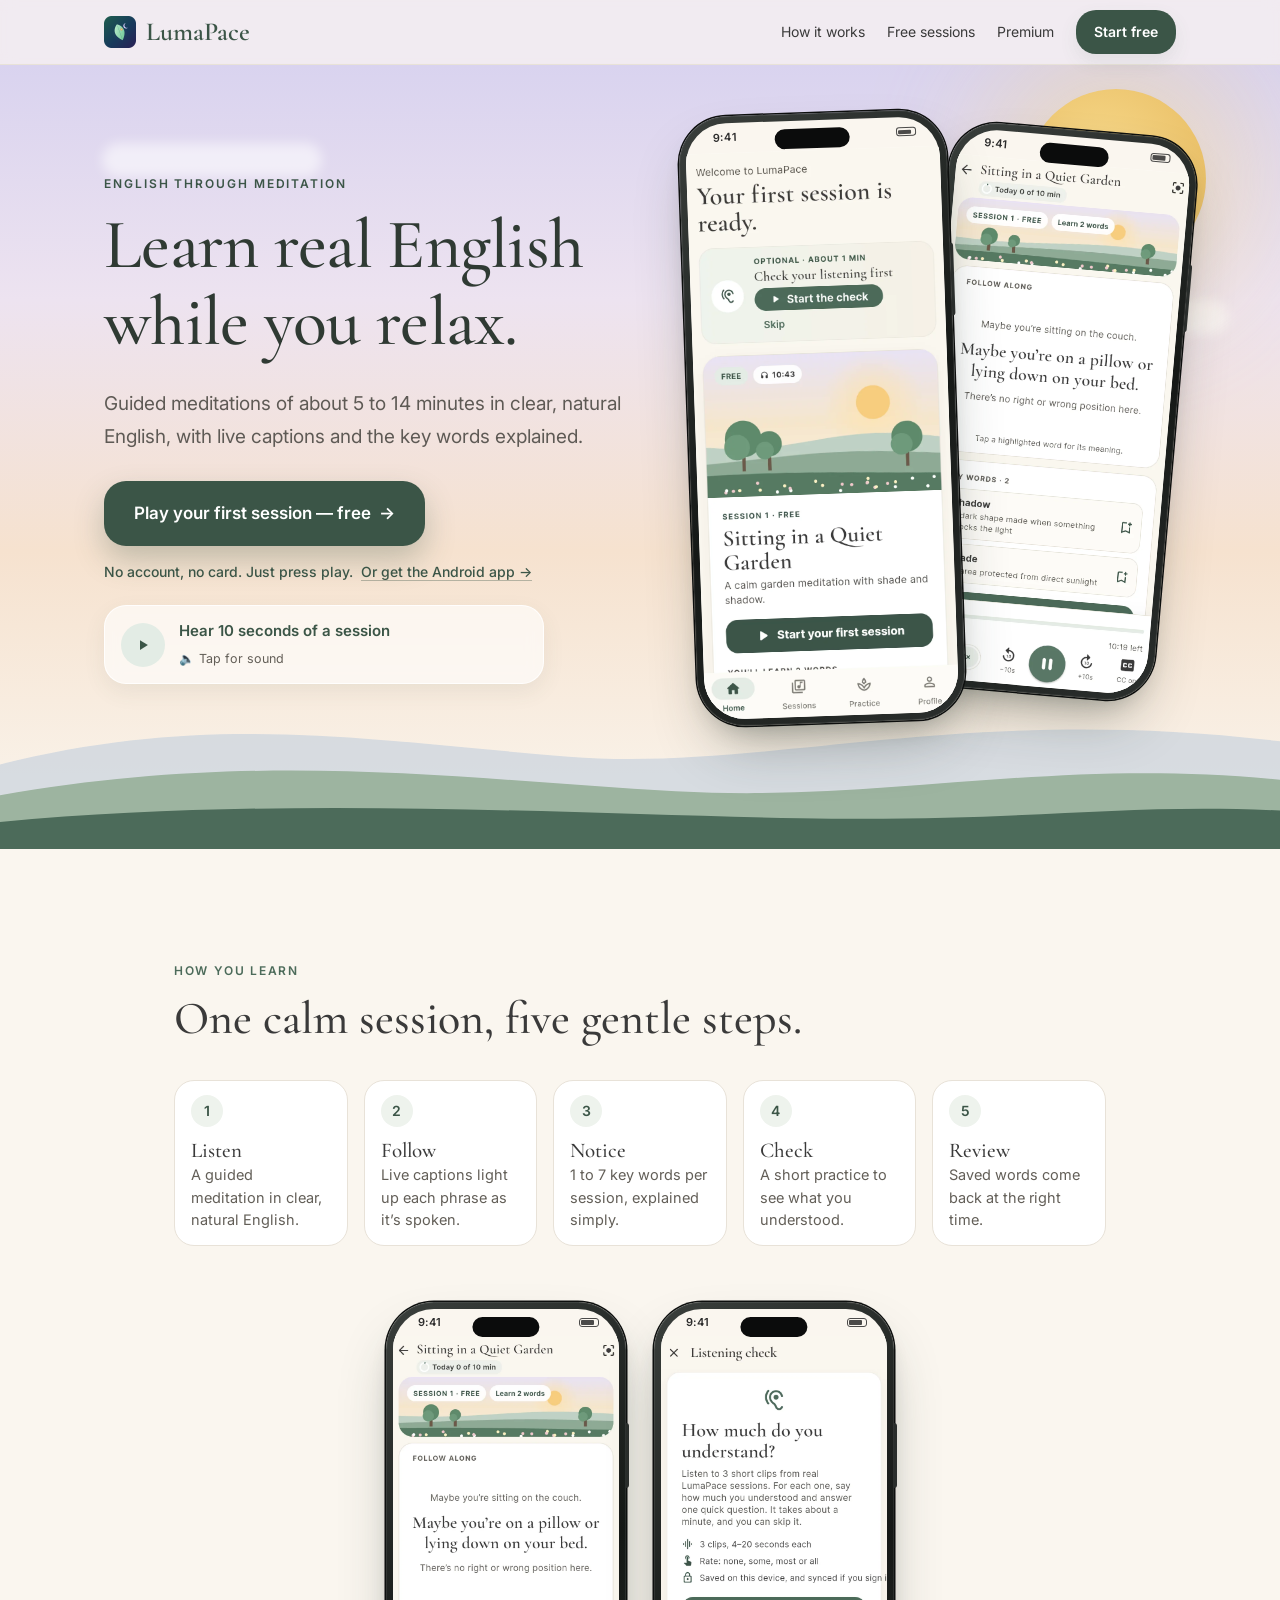
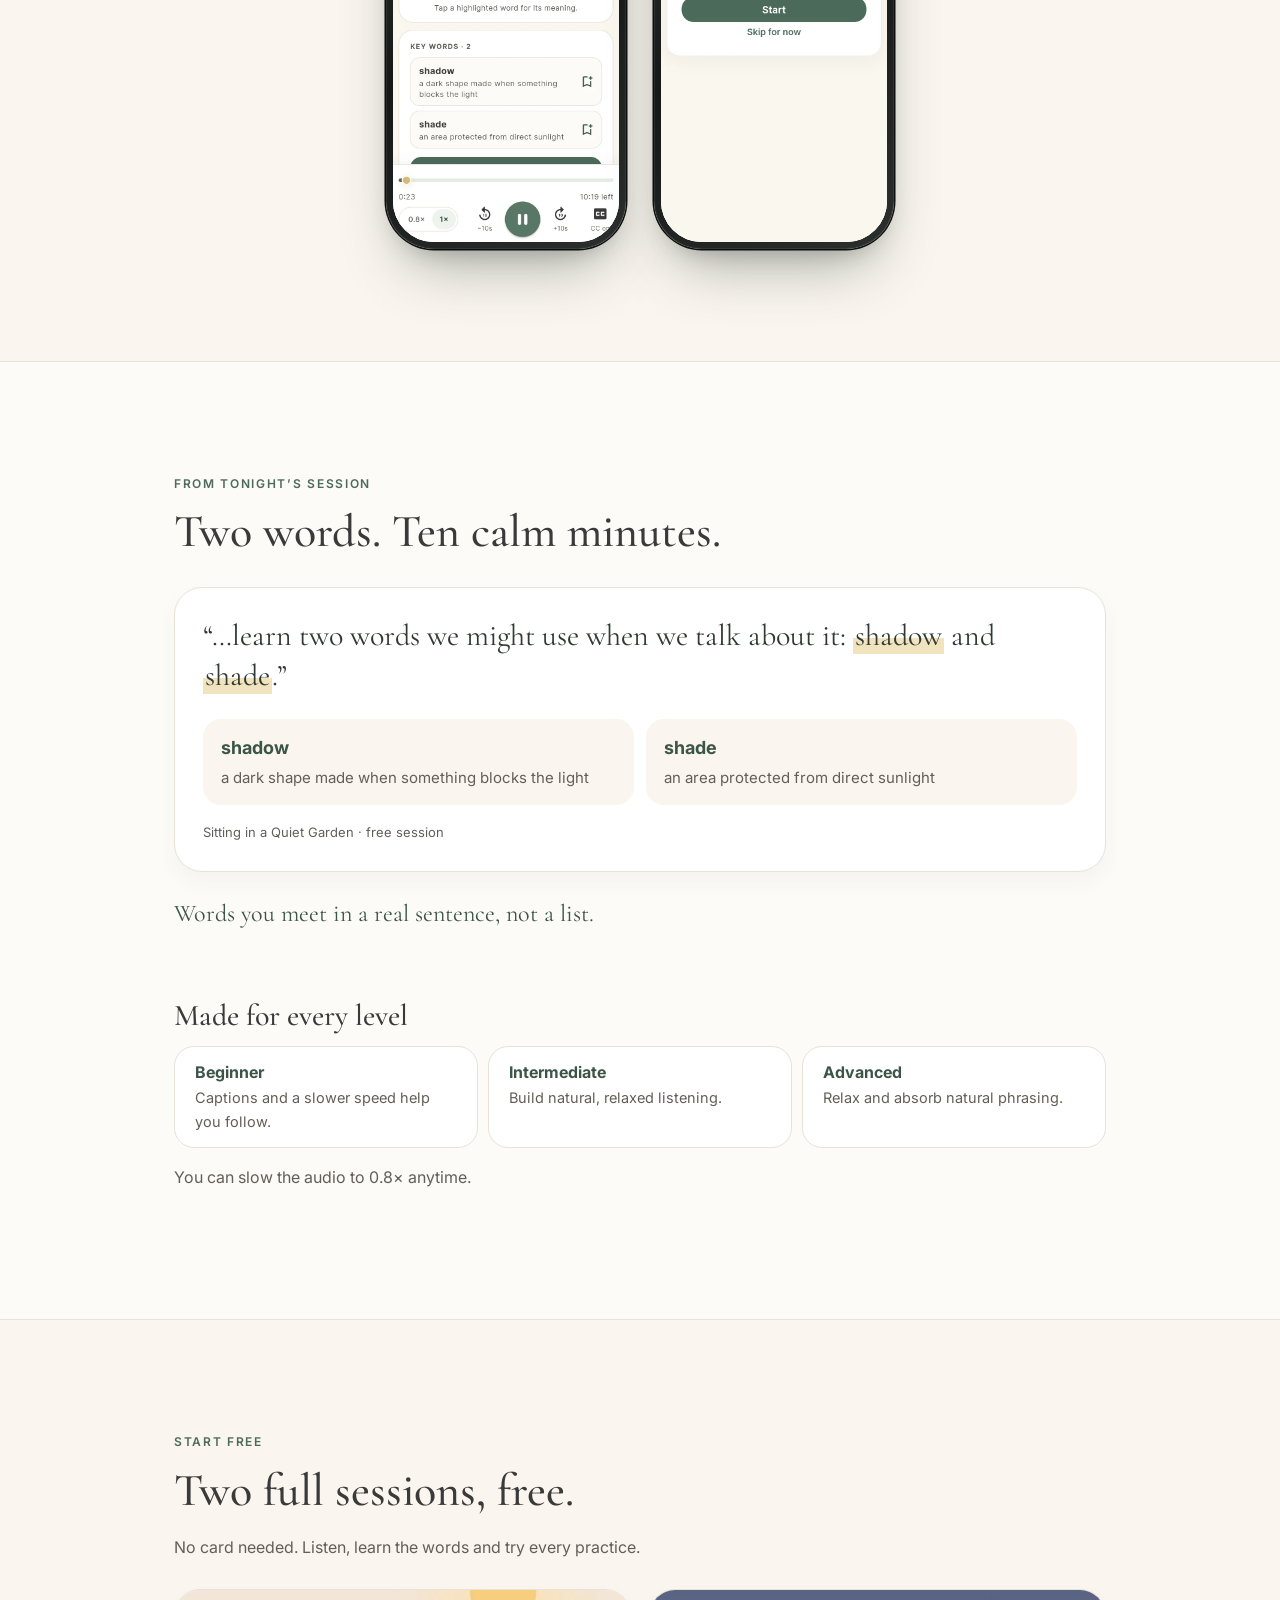
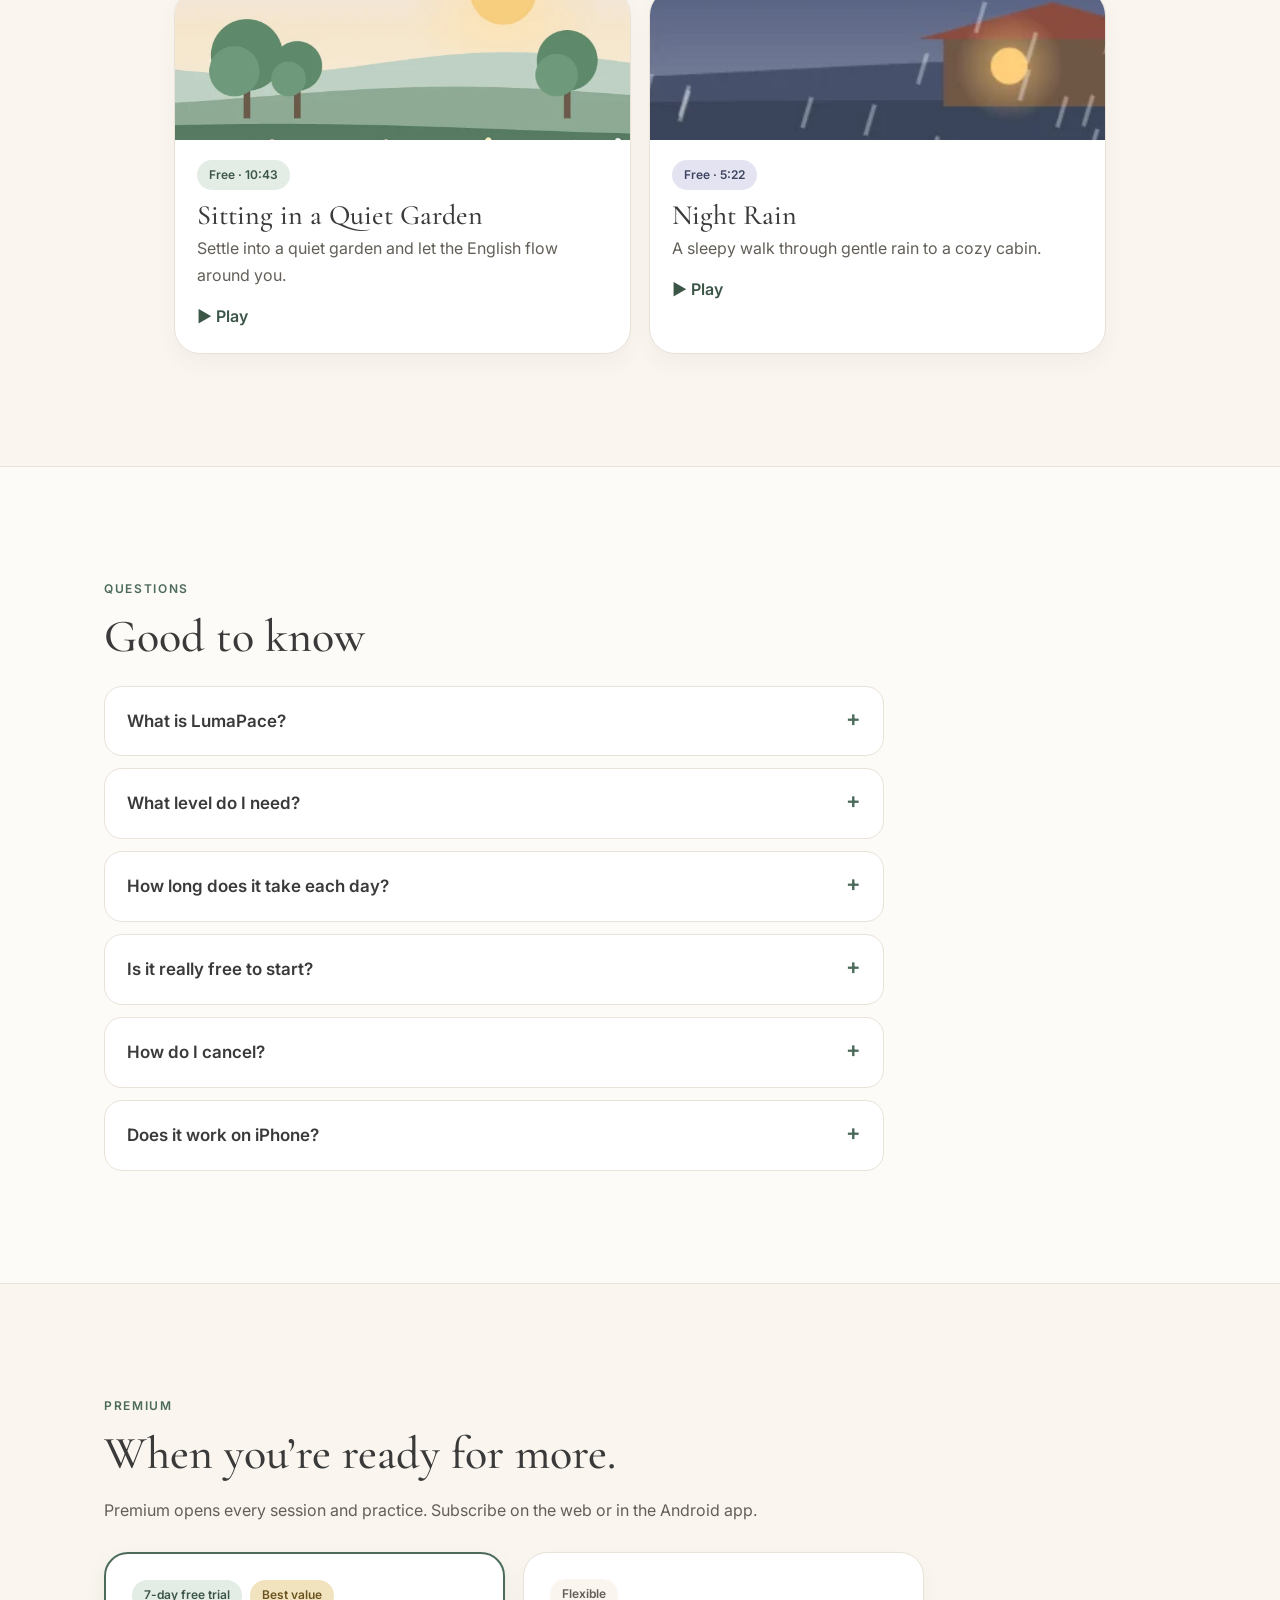
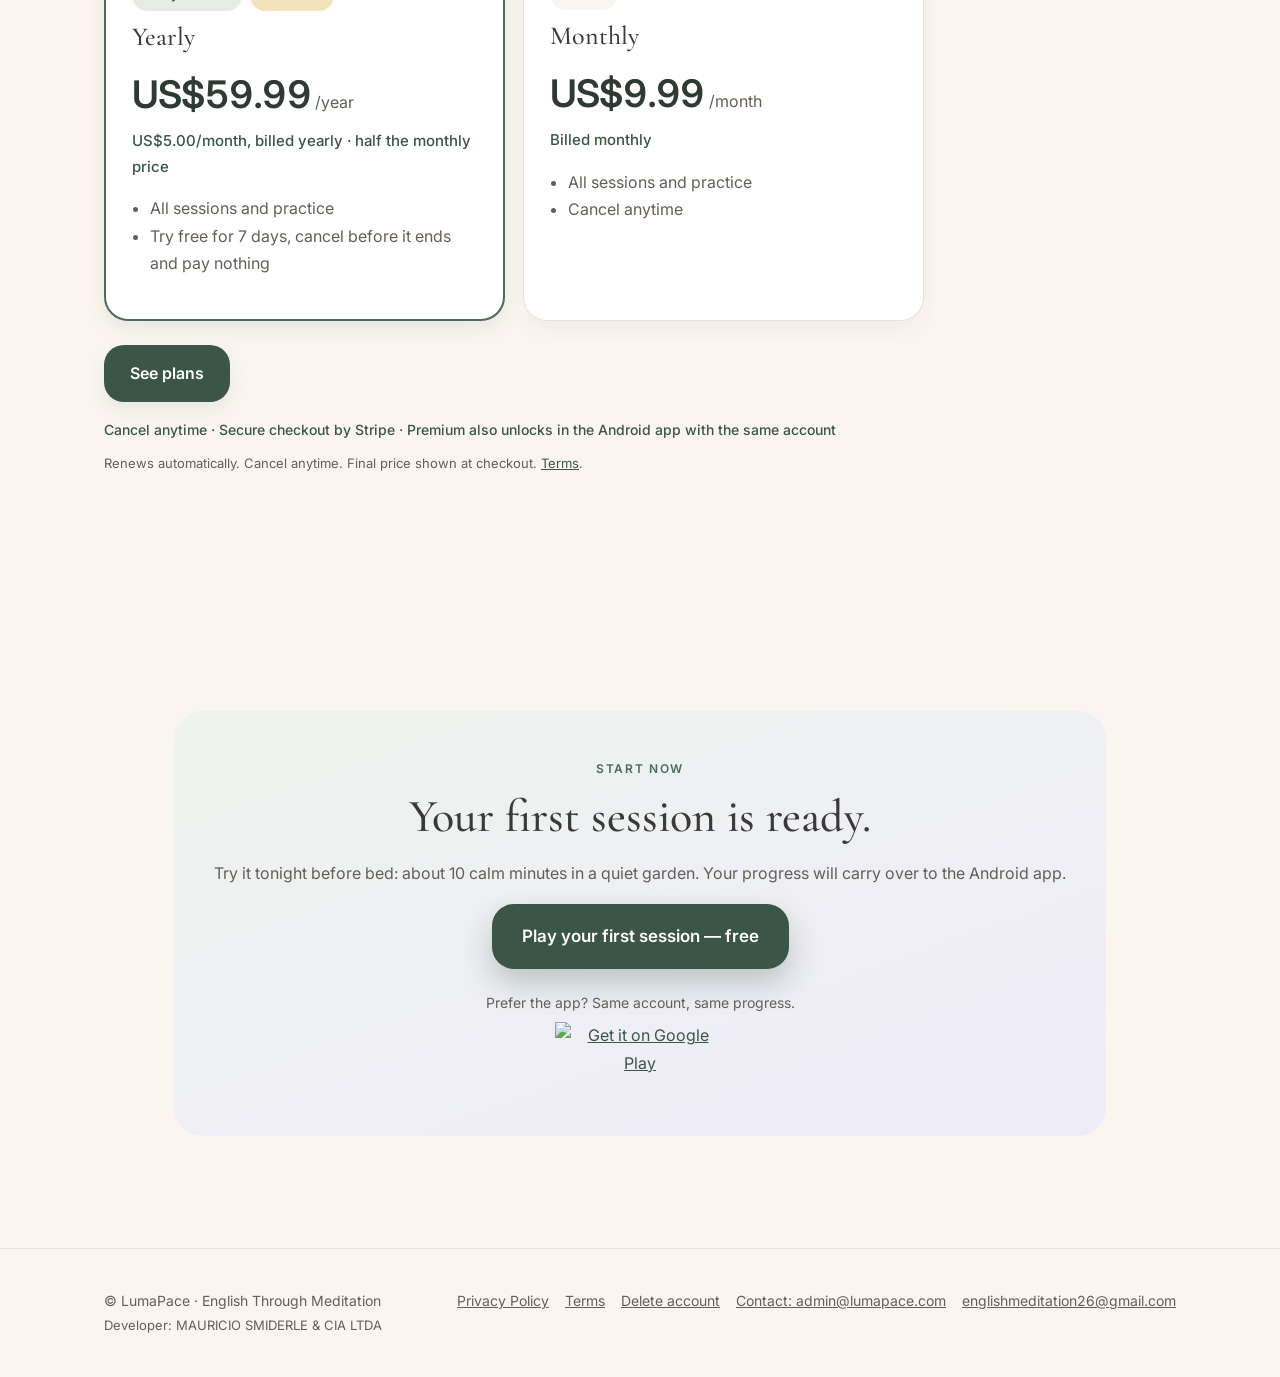
==== commit fa6f1367: "Android app live: Google Play badge (utm referrer), remove coming-soon wording; /app rebuilt" ====
--- a/index.html
+++ b/index.html
@@ -14,7 +14,7 @@
 <script>window.dataLayer=window.dataLayer||[];function gtag(){dataLayer.push(arguments)}gtag('js',new Date());gtag('config','G-82XCQ1X3KB',{anonymize_ip:true});
 addEventListener('load',function(){setTimeout(function(){var t=document.createElement('script');t.async=1;t.src='https://www.googletagmanager.com/gtag/js?id=G-82XCQ1X3KB';document.head.appendChild(t)},2500)});
 document.addEventListener('click',function(e){var a=e.target.closest('[data-ev]');if(a)gtag('event',a.dataset.ev,{cta_location:a.dataset.loc||''})});</script>
-<script type="application/ld+json">{"@context": "https://schema.org", "@type": "FAQPage", "mainEntity": [{"@type": "Question", "name": "What is LumaPace?", "acceptedAnswer": {"@type": "Answer", "text": "LumaPace is a set of calm guided meditations spoken in clear, natural English. You relax, follow live captions phrase by phrase, and learn the key words from each session."}}, {"@type": "Question", "name": "What level do I need?", "acceptedAnswer": {"@type": "Answer", "text": "If you can follow simple spoken English, you are ready. Live captions and word explanations help you along, and you can slow the audio down."}}, {"@type": "Question", "name": "How long does it take each day?", "acceptedAnswer": {"@type": "Answer", "text": "Sessions are about 5 to 14 minutes long. You choose a daily listening goal that fits your day."}}, {"@type": "Question", "name": "Is it really free to start?", "acceptedAnswer": {"@type": "Answer", "text": "Yes. Two full sessions are free, with no account and no card. Premium unlocks every session."}}, {"@type": "Question", "name": "How do I cancel?", "acceptedAnswer": {"@type": "Answer", "text": "Anytime. Web subscriptions can be cancelled from the subscription portal linked in your confirmation email. You keep Premium until the end of the period you paid for."}}, {"@type": "Question", "name": "Does it work on iPhone?", "acceptedAnswer": {"@type": "Answer", "text": "Yes, in your phone’s browser at lumapace.com. The Android app is coming soon to Google Play, and your progress syncs when you sign in."}}]}</script></head><body>
+<script type="application/ld+json">{"@context": "https://schema.org", "@type": "FAQPage", "mainEntity": [{"@type": "Question", "name": "What is LumaPace?", "acceptedAnswer": {"@type": "Answer", "text": "LumaPace is a set of calm guided meditations spoken in clear, natural English. You relax, follow live captions phrase by phrase, and learn the key words from each session."}}, {"@type": "Question", "name": "What level do I need?", "acceptedAnswer": {"@type": "Answer", "text": "If you can follow simple spoken English, you are ready. Live captions and word explanations help you along, and you can slow the audio down."}}, {"@type": "Question", "name": "How long does it take each day?", "acceptedAnswer": {"@type": "Answer", "text": "Sessions are about 5 to 14 minutes long. You choose a daily listening goal that fits your day."}}, {"@type": "Question", "name": "Is it really free to start?", "acceptedAnswer": {"@type": "Answer", "text": "Yes. Two full sessions are free, with no account and no card. Premium unlocks every session."}}, {"@type": "Question", "name": "How do I cancel?", "acceptedAnswer": {"@type": "Answer", "text": "Anytime. Web subscriptions can be cancelled from the subscription portal linked in your confirmation email. You keep Premium until the end of the period you paid for."}}, {"@type": "Question", "name": "Does it work on iPhone?", "acceptedAnswer": {"@type": "Answer", "text": "Yes, in your phone’s browser at lumapace.com. The Android app is on Google Play, and your progress syncs when you sign in."}}]}</script></head><body>
 <header class="top top2"><div class="wrap"><a class="brand" href="index.html"><img src="img/logo.png?v=2" alt="">LumaPace</a><nav><a href="index.html#how">How it works</a><a href="index.html#free">Free sessions</a><a href="index.html#premium">Premium</a><a class="btn" href="/app/#/player/002" data-ev="cta_click" data-loc="header">Start free</a></nav></div></header>
 <section class="hero2">
 <div class="sky" aria-hidden="true"><div class="cloud c1"></div><div class="cloud c2"></div>
@@ -25,7 +25,7 @@
 <h1>Learn real English while you relax.</h1>
 <p class="lead">Guided meditations of about 5 to 14 minutes in clear, natural English, with live captions and the key words explained.</p>
 <div class="ctas"><a class="btn btn-lg" href="/app/#/player/002" data-ev="cta_click" data-loc="hero">Play your first session — free <span aria-hidden="true">→</span></a></div>
-<p class="hero-note">No account, no card. Just press play.</p>
+<p class="hero-note">No account, no card. Just press play. <a class="hero-gp" href="https://play.google.com/store/apps/details?id=com.lumapace.app&amp;referrer=utm_source%3Dlumapace_site%26utm_medium%3Dhero" rel="noopener" data-ev="play_click" data-loc="hero">Or get the Android app →</a></p>
 <p class="pt-line" lang="pt-BR" hidden>🇧🇷 Para brasileiros: aprenda inglês relaxando. Comece grátis, sem cartão.<br>As legendas ajudam você a acompanhar, no seu ritmo.</p>
 <div class="sample" id="sample">
 <button class="sample-btn" type="button" aria-controls="sample-cap" aria-label="Hear 10 seconds of a session"><span class="sample-ic" aria-hidden="true"><svg viewBox="0 0 24 24" width="18" height="18"><path class="ic-play" d="M8 5.5v13l10.5-6.5z" fill="currentColor"/><g class="ic-pause" fill="currentColor"><rect x="7" y="5.5" width="3.6" height="13" rx="1.2"/><rect x="13.4" y="5.5" width="3.6" height="13" rx="1.2"/></g></svg></span><span class="sample-txt"><b>Hear 10 seconds of a session</b><small>🔈 Tap for sound</small></span></button>
@@ -64,21 +64,21 @@
 <details><summary>How long does it take each day?</summary><p>Sessions are about 5 to 14 minutes long. You choose a daily listening goal that fits your day.</p></details>
 <details><summary>Is it really free to start?</summary><p>Yes. Two full sessions are free, with no account and no card. Premium unlocks every session.</p></details>
 <details><summary>How do I cancel?</summary><p>Anytime. Web subscriptions can be cancelled from the subscription portal linked in your confirmation email. You keep Premium until the end of the period you paid for.</p></details>
-<details><summary>Does it work on iPhone?</summary><p>Yes, in your phone’s browser at lumapace.com. The Android app is coming soon to Google Play, and your progress syncs when you sign in.</p></details>
+<details><summary>Does it work on iPhone?</summary><p>Yes, in your phone’s browser at lumapace.com. The Android app is on Google Play, and your progress syncs when you sign in.</p></details>
 </div></div></section>
 
-<section id="premium"><div class="wrap"><p class="over">Premium</p><h2>When you’re ready for more.</h2><p class="muted">Premium opens every session and practice. Subscribe on the web, or in the Android app when it launches.</p>
+<section id="premium"><div class="wrap"><p class="over">Premium</p><h2>When you’re ready for more.</h2><p class="muted">Premium opens every session and practice. Subscribe on the web or in the Android app.</p>
 <div class="plans">
 <div class="card plan best"><div class="plan-tags"><span class="pill">7-day free trial</span><span class="pill gold">Best value</span></div><h3>Yearly</h3><p class="price"><b data-pr="y">US$59.99</b><span>/year</span></p><p class="per" data-pr="ym">US$5.00/month, billed yearly · half the monthly price</p><ul><li>All sessions and practice</li><li>Try free for 7 days, cancel before it ends and pay nothing</li></ul></div>
 <div class="card plan"><div class="plan-tags"><span class="pill ghostpill">Flexible</span></div><h3>Monthly</h3><p class="price"><b data-pr="m">US$9.99</b><span>/month</span></p><p class="per">Billed monthly</p><ul><li>All sessions and practice</li><li>Cancel anytime</li></ul></div>
 </div>
 <p style="margin-top:24px"><a class="btn" href="/subscribe.html" data-ev="see_plans" data-loc="premium">See plans</a></p>
-<p class="trust">Cancel anytime · Secure checkout by Stripe · Premium will also unlock in the Android app (coming soon) with the same account</p>
+<p class="trust">Cancel anytime · Secure checkout by Stripe · Premium also unlocks in the Android app with the same account</p>
 <p class="muted small-print" data-pr="note">Renews automatically. Cancel anytime. Final price shown at checkout. <a href="terms.html">Terms</a>.</p></div></section>
 
 <section id="get"><div class="wrap narrow"><div class="getapp">
 <p class="over">Start now</p><h2>Your first session is ready.</h2><p class="muted">Try it tonight before bed: about 10 calm minutes in a quiet garden. Your progress will carry over to the Android app.</p><p><a class="btn btn-lg" href="/app/#/player/002" data-ev="cta_click" data-loc="get">Play your first session — free</a></p>
-<p class="gp-soon"><a href="https://play.google.com/store/apps/details?id=com.lumapace.app" rel="noopener">Android app coming soon on Google Play</a></p></div></div></section>
+<p class="gp-or">Prefer the app? Same account, same progress.</p><a class="badge-gp2" href="https://play.google.com/store/apps/details?id=com.lumapace.app&amp;referrer=utm_source%3Dlumapace_site%26utm_medium%3Dending" rel="noopener" data-ev="play_click" data-loc="ending"><img alt="Get it on Google Play" src="https://play.google.com/intl/en_us/badges/static/images/badges/en_badge_web_generic.png" width="646" height="250" loading="lazy"></a></div></div></section>
 <div class="sticky" id="sticky" aria-hidden="true"><a class="btn" href="/app/#/player/002" data-ev="cta_click" data-loc="sticky" tabindex="-1">▶ Play your first session — free</a></div>
 <footer><div class="wrap"><div>© LumaPace · English Through Meditation<br><span style="font-size:13px">Developer: MAURICIO SMIDERLE &amp; CIA LTDA</span></div><div><a href="privacy.html">Privacy Policy</a><a href="terms.html">Terms</a><a href="delete-account.html">Delete account</a><a href="mailto:admin@lumapace.com">Contact: admin@lumapace.com</a><a href="mailto:englishmeditation26@gmail.com">englishmeditation26@gmail.com</a></div></div></footer><script>(function(){if(!/^pt/i.test(navigator.language||''))return;document.querySelectorAll('.pt-line').forEach(function(e){e.hidden=false});
 var t={y:'R$199.90',m:'R$29.90',ym:'R$16.66/month, billed yearly · half the monthly price'};document.querySelectorAll('[data-pr]').forEach(function(e){var k=e.dataset.pr;if(t[k])e.textContent=t[k];if(k=='note')e.firstChild.textContent='Prices in Brazilian reais (elsewhere US$9.99/month or US$59.99/year). Renews automatically. Cancel anytime. Final price shown at checkout. '})})();</script><script>(function(){
--- a/style.css
+++ b/style.css
@@ -150,3 +150,6 @@
 @media(max-width:899px){.flow{gap:10px}}
 .fn{flex:none;width:32px}
 @media(max-width:899px){.getapp .btn-lg{font-size:16px;padding:16px 20px}}
+.gp-or{margin:22px 0 8px;font-size:14px;color:var(--muted)}
+.badge-gp2{display:inline-block;border-radius:12px;transition:opacity .3s}.badge-gp2:hover{opacity:.85}.badge-gp2 img{width:170px;height:auto;margin:0 auto}
+.hero-gp{display:inline-block;margin-left:4px;color:var(--sage-deep);font-weight:500;text-decoration:underline;text-underline-offset:3px;text-decoration-color:rgba(59,85,71,.35)}
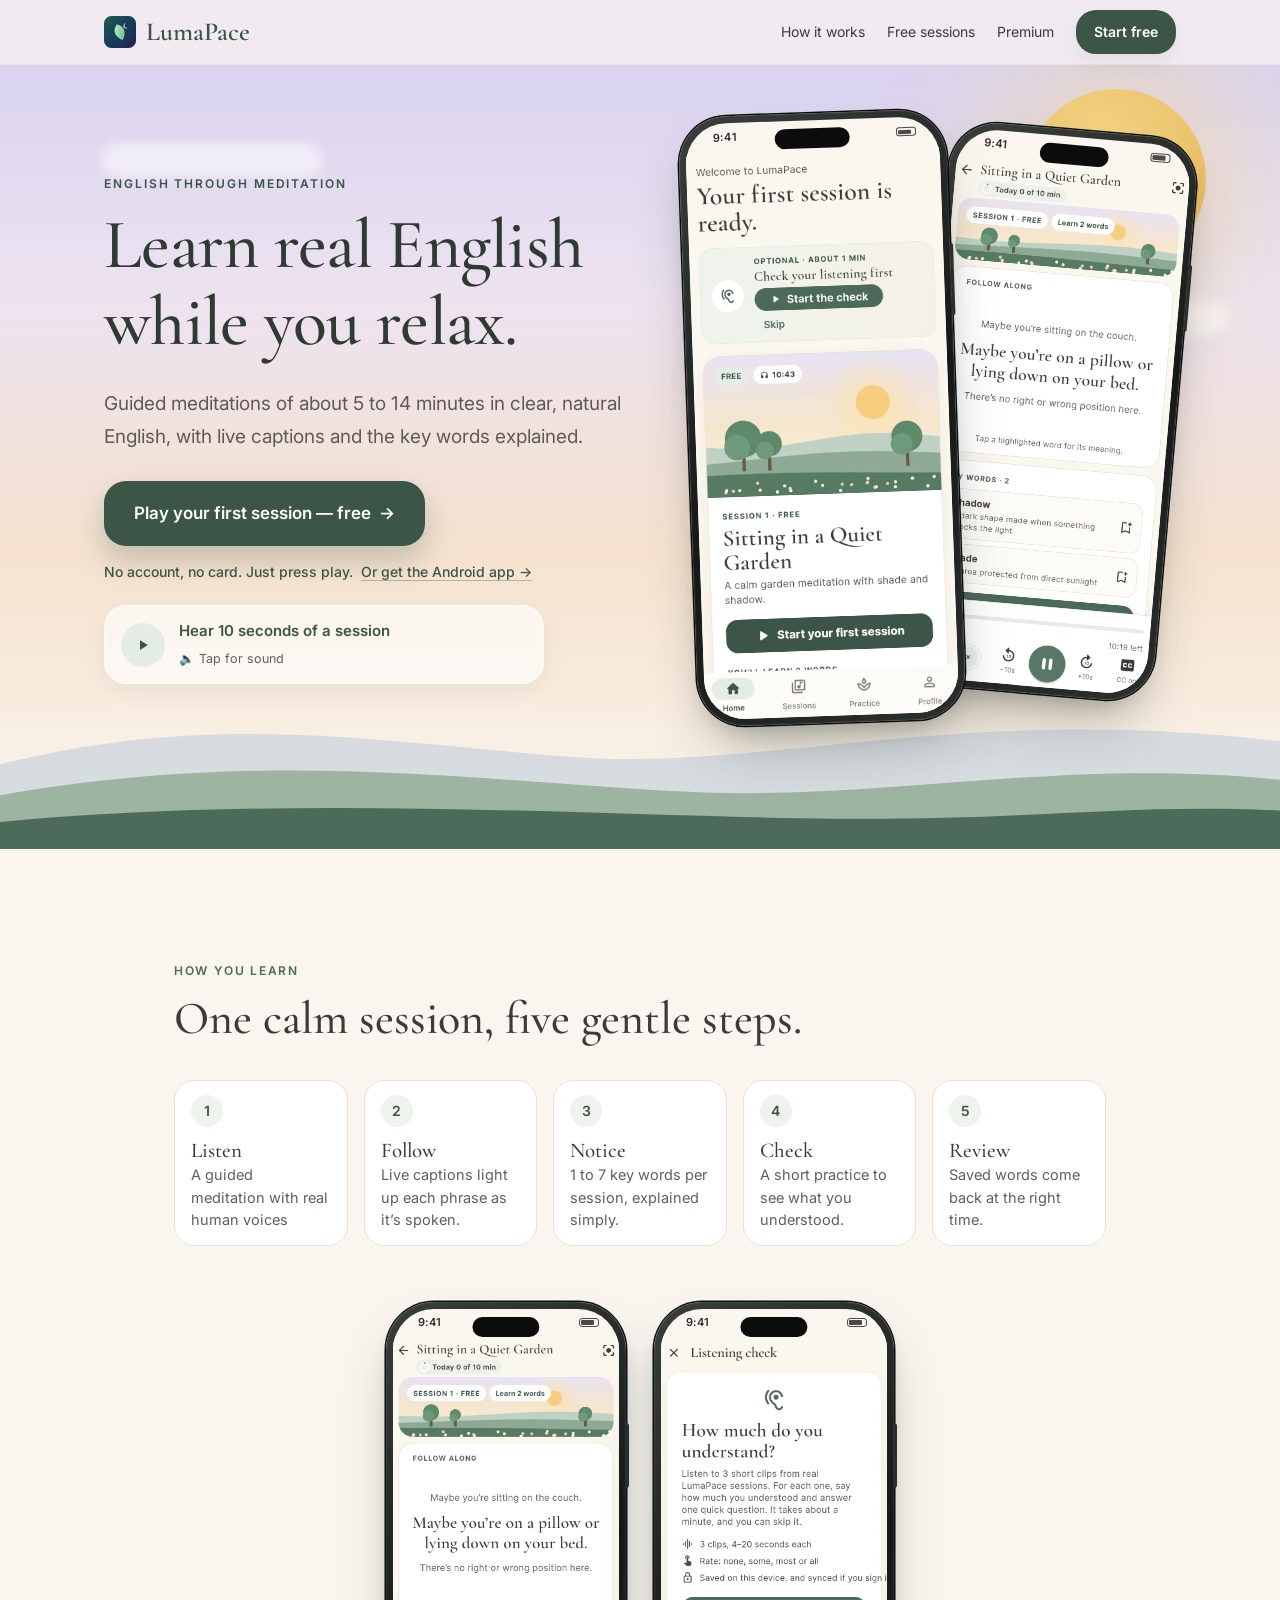
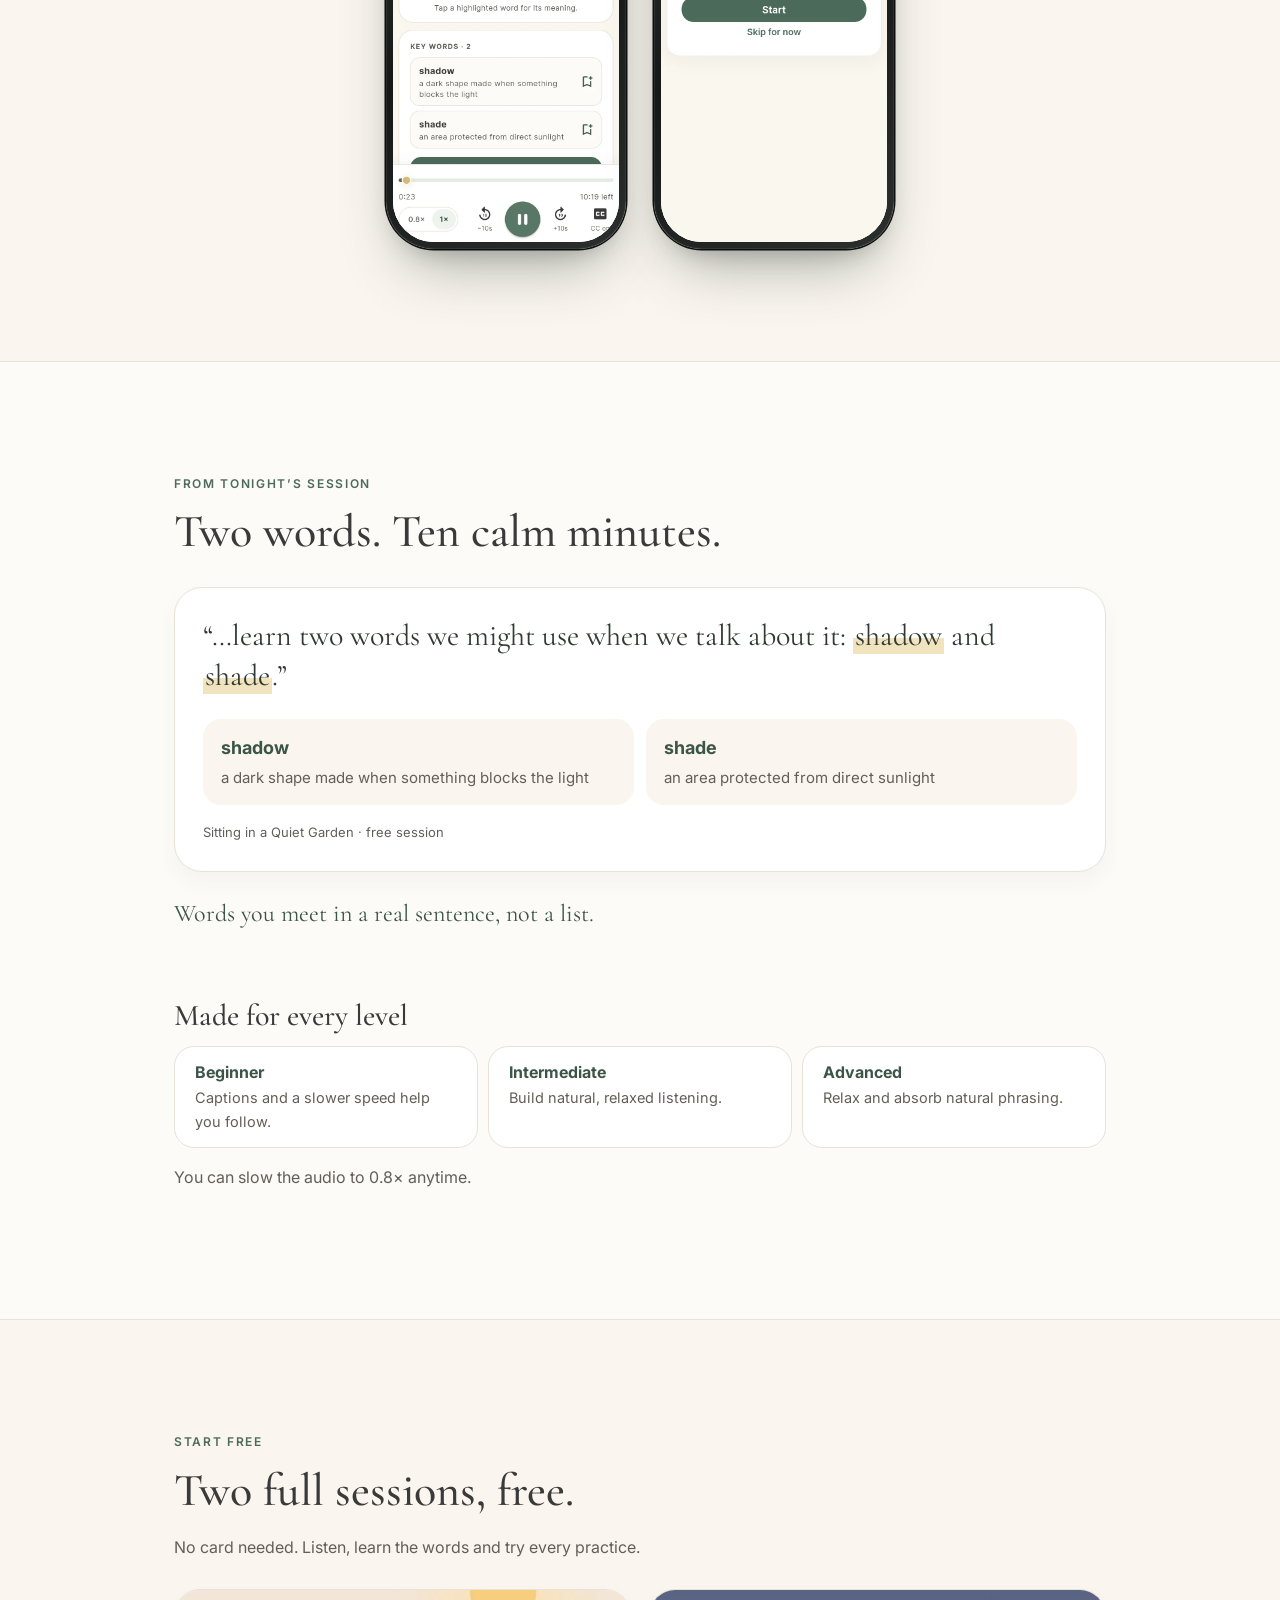
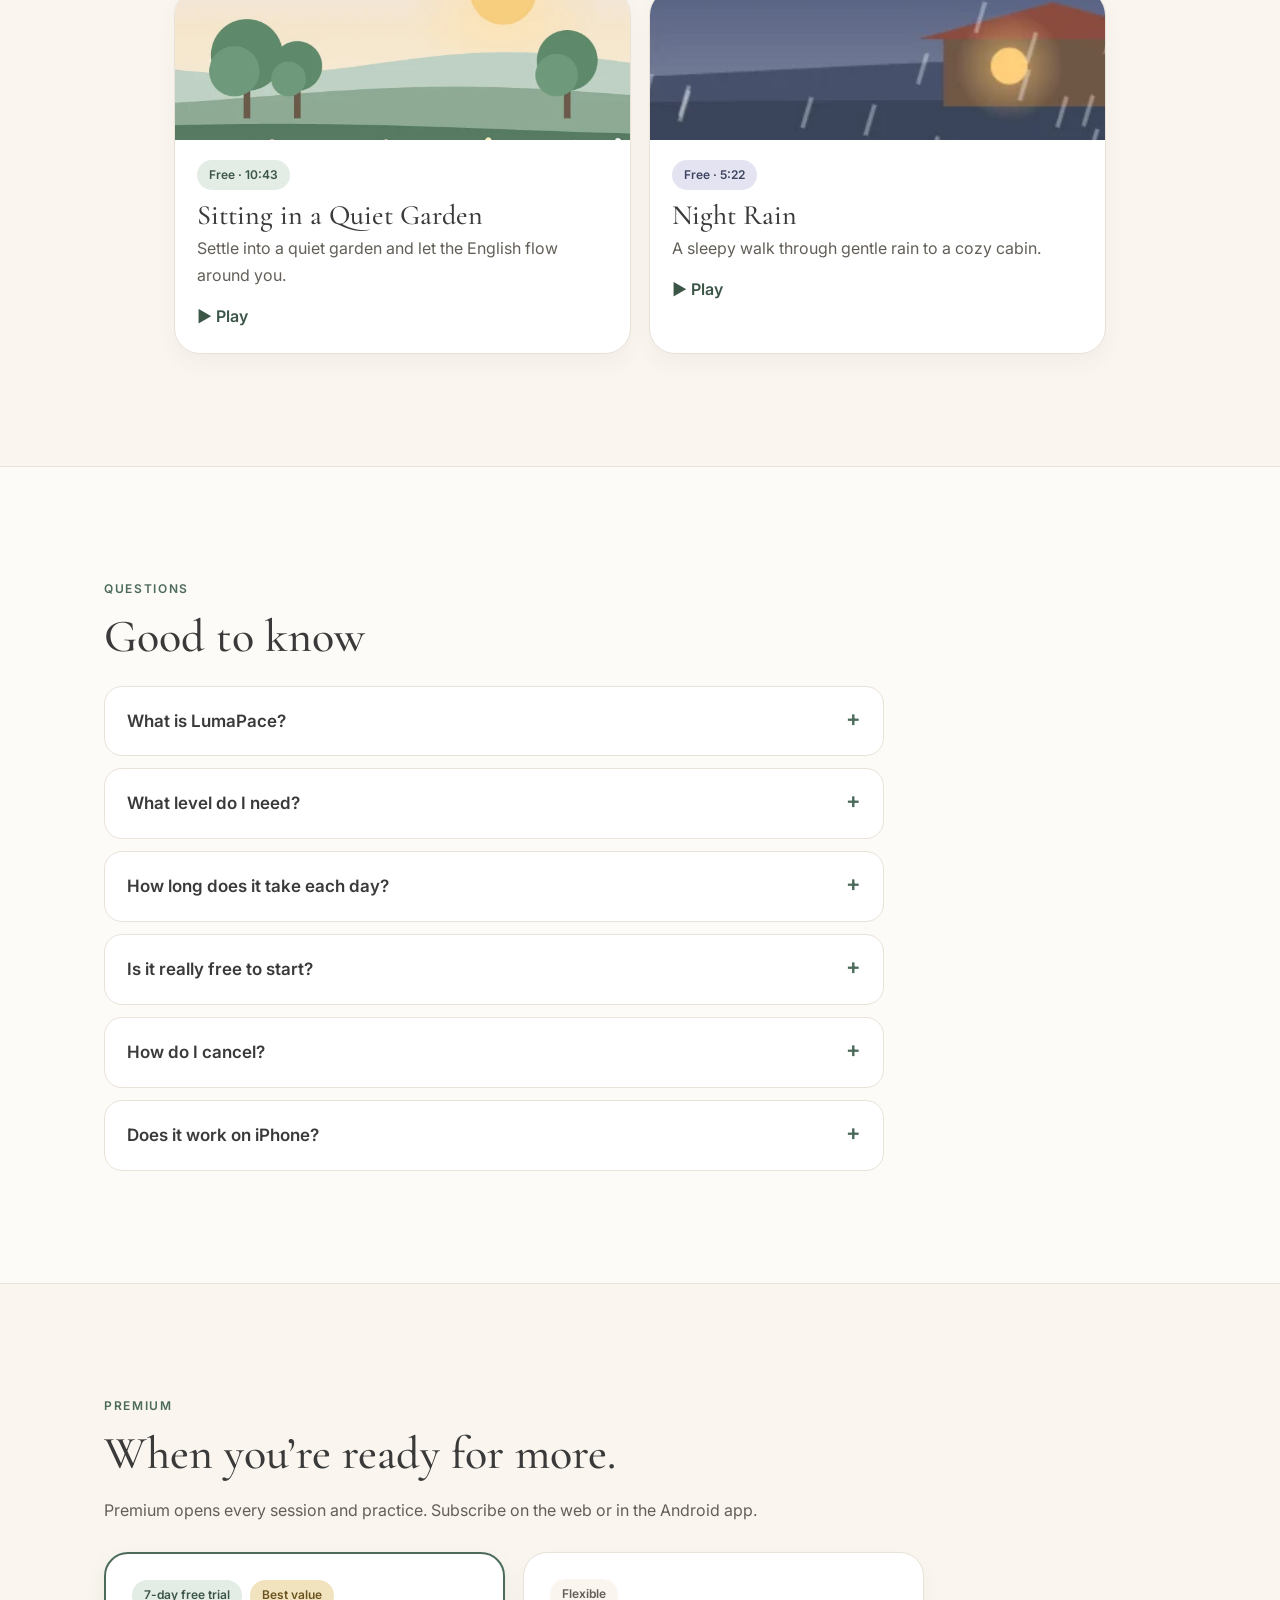
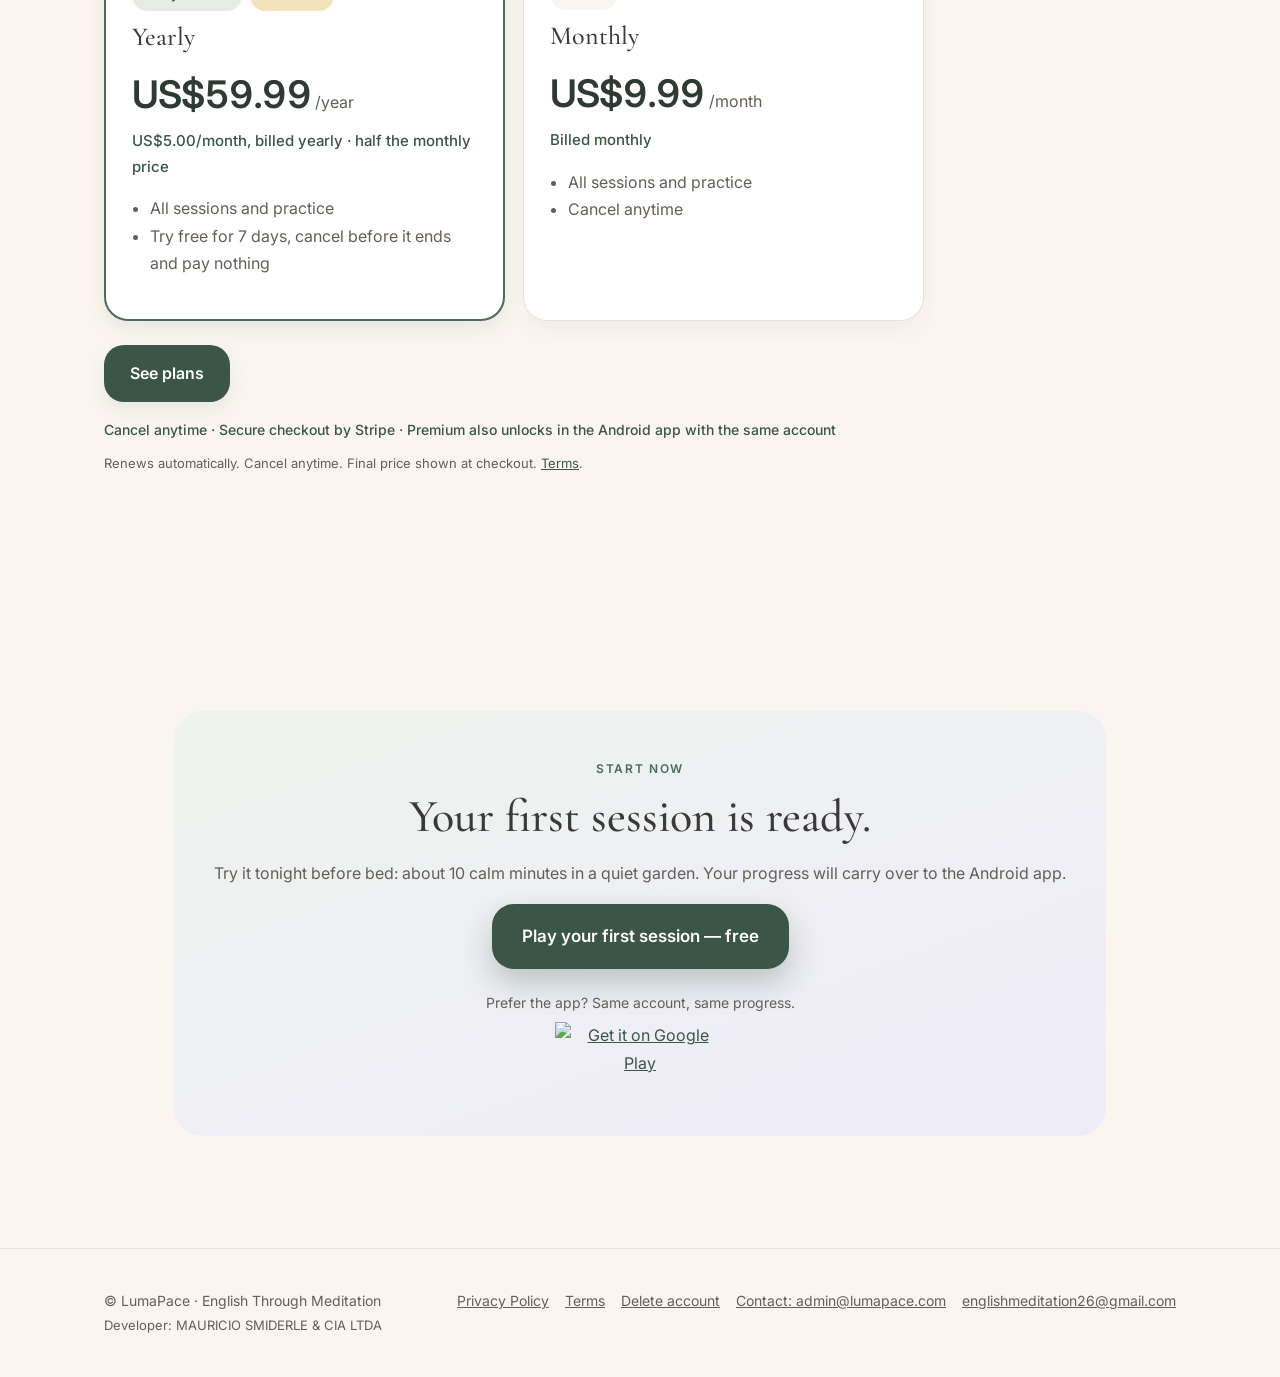
==== commit 08b9b318: "Home step 1: 'A guided meditation with real human voices'; /app rebuilt with issue fixes" ====
--- a/index.html
+++ b/index.html
@@ -36,7 +36,7 @@
 </div></section>
 
 <section id="how"><div class="wrap narrow"><p class="over">How you learn</p><h2>One calm session, five gentle steps.</h2>
-<ol class="flow"><li><span class="fn">1</span><div><h3>Listen</h3><p>A guided meditation in clear, natural English.</p></div></li><li><span class="fn">2</span><div><h3>Follow</h3><p>Live captions light up each phrase as it’s spoken.</p></div></li><li><span class="fn">3</span><div><h3>Notice</h3><p>1 to 7 key words per session, explained simply.</p></div></li><li><span class="fn">4</span><div><h3>Check</h3><p>A short practice to see what you understood.</p></div></li><li><span class="fn">5</span><div><h3>Review</h3><p>Saved words come back at the right time.</p></div></li></ol>
+<ol class="flow"><li><span class="fn">1</span><div><h3>Listen</h3><p>A guided meditation with real human voices</p></div></li><li><span class="fn">2</span><div><h3>Follow</h3><p>Live captions light up each phrase as it’s spoken.</p></div></li><li><span class="fn">3</span><div><h3>Notice</h3><p>1 to 7 key words per session, explained simply.</p></div></li><li><span class="fn">4</span><div><h3>Check</h3><p>A short practice to see what you understood.</p></div></li><li><span class="fn">5</span><div><h3>Review</h3><p>Saved words come back at the right time.</p></div></li></ol>
 <div class="pair"><div class="phone"><div class="screen"><div class="sb" aria-hidden="true"><span>9:41</span><i></i></div><img src="img/ph_player.webp" alt="Session player: live captions light up each phrase" loading="lazy" width="780" height="1688"></div></div><div class="phone"><div class="screen"><div class="sb" aria-hidden="true"><span>9:41</span><i></i></div><img src="img/ph_check.webp" alt="Listening check: how much do you understand?" loading="lazy" width="780" height="1688"></div></div></div>
 </div></section>
 
@@ -94,4 +94,10 @@
  if(window.gtag)gtag('event','sample_play',{episode:'002'})});
 var st=document.getElementById('sticky'),hero=document.querySelector('.hero2'),hide=[document.getElementById('premium'),document.getElementById('faq'),document.getElementById('get'),document.querySelector('footer')];
 var vis={};if('IntersectionObserver' in window){var io=new IntersectionObserver(function(es){es.forEach(function(e){vis[e.target.id||e.target.tagName]=e.isIntersecting});var show=!vis.hero&&!hide.some(function(h){return vis[h.id||h.tagName]});st.classList.toggle('on',show);st.setAttribute('aria-hidden',!show);st.querySelector('a').tabIndex=show?0:-1});hero.id='hero';io.observe(hero);hide.forEach(function(h){io.observe(h)})}
-})();</script></body></html>
+})();</script><script>/* Warm the web player while the visitor reads (no audio prefetch). */
+window.addEventListener('load',function(){setTimeout(function(){try{var c=navigator.connection;if(c&&(c.saveData||/2g/.test(c.effectiveType||'')))return;
+function pf(u,cors){var l=document.createElement('link');l.rel='prefetch';l.href=u;if(cors)l.crossOrigin='anonymous';document.head.appendChild(l)}
+pf('/app/main.dart.js');
+fetch('/app/flutter_bootstrap.js').then(function(r){return r.text()}).then(function(t){var m=t.match(/"engineRevision":"([0-9a-f]{40})"/);if(!m)return;
+var b='https://www.gstatic.com/flutter-canvaskit/'+m[1]+'/';var ch=!!(window.ImageDecoder&&typeof Intl.v8BreakIterator!=='undefined'&&typeof Intl.Segmenter!=='undefined');var d=ch?b+'chromium/':b;
+pf(d+'canvaskit.js',1);pf(d+'canvaskit.wasm',1)}).catch(function(){})}catch(e){}},1500)});</script></body></html>
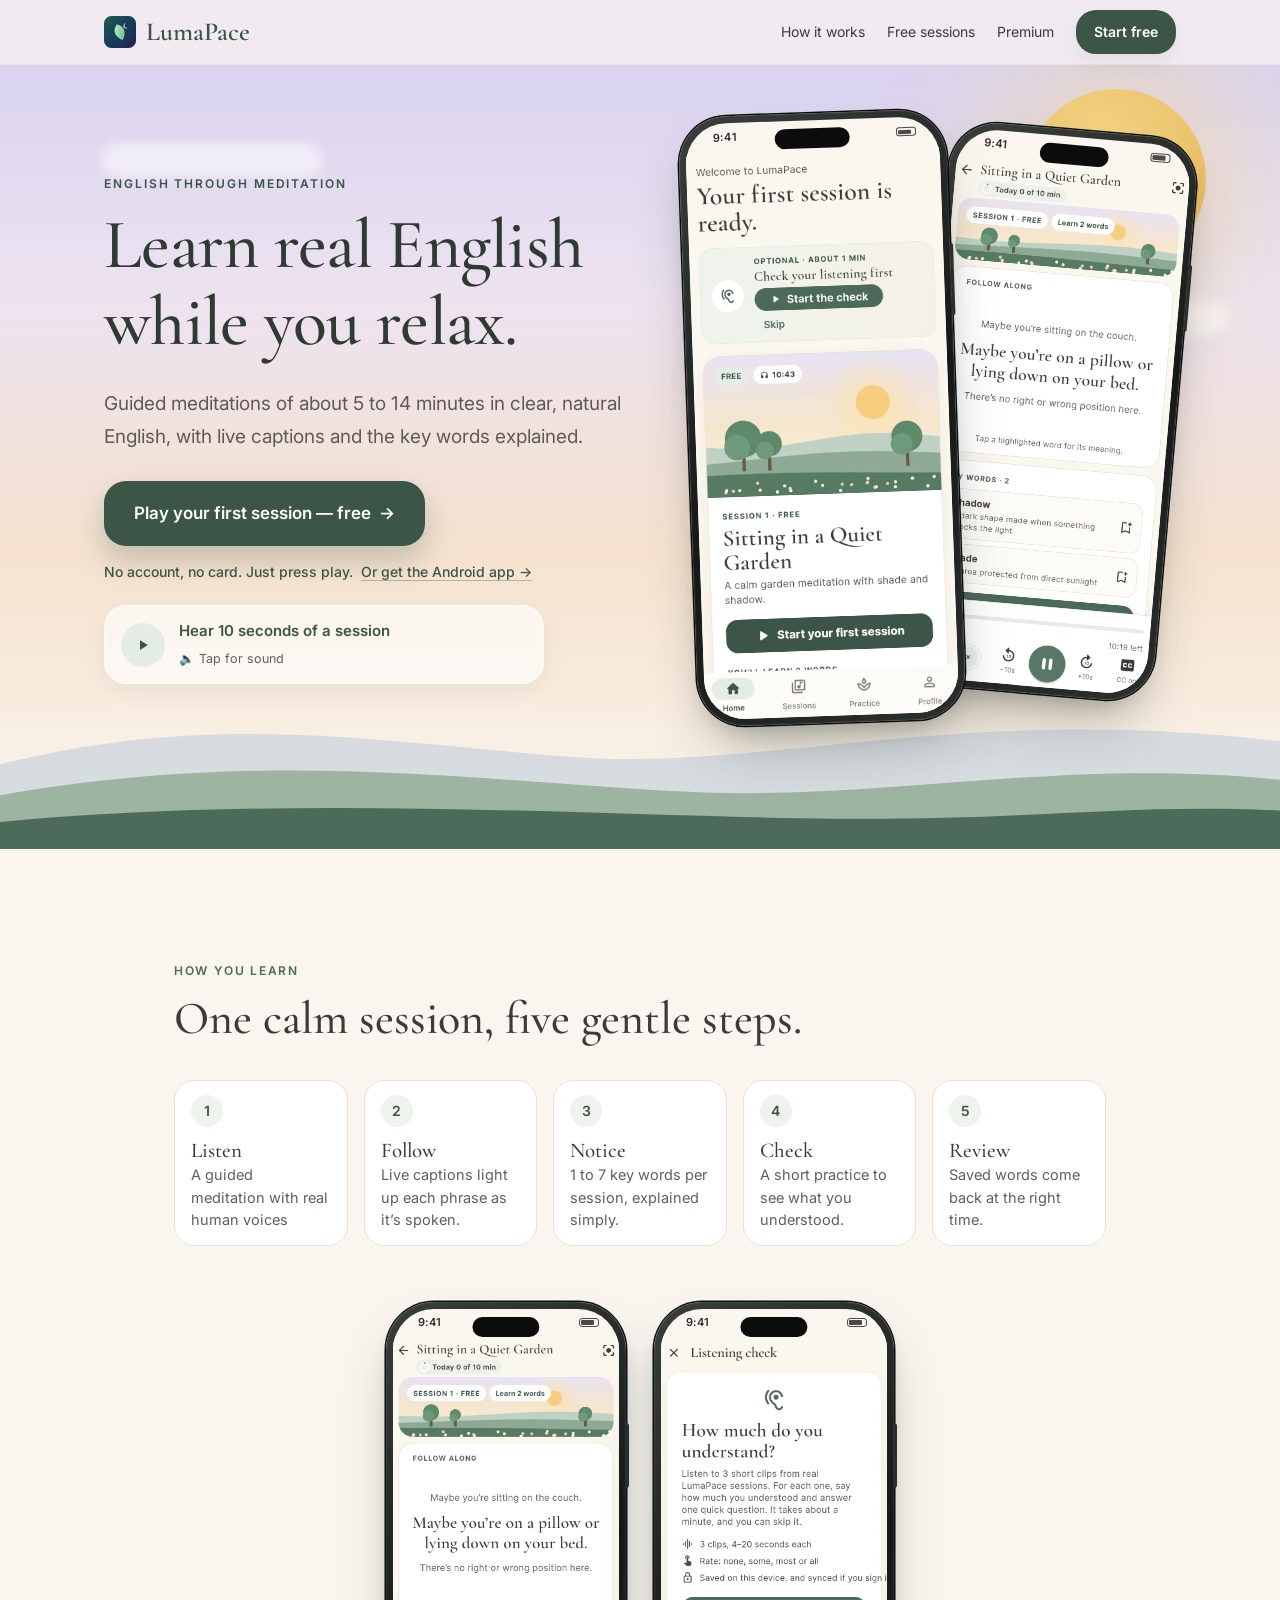
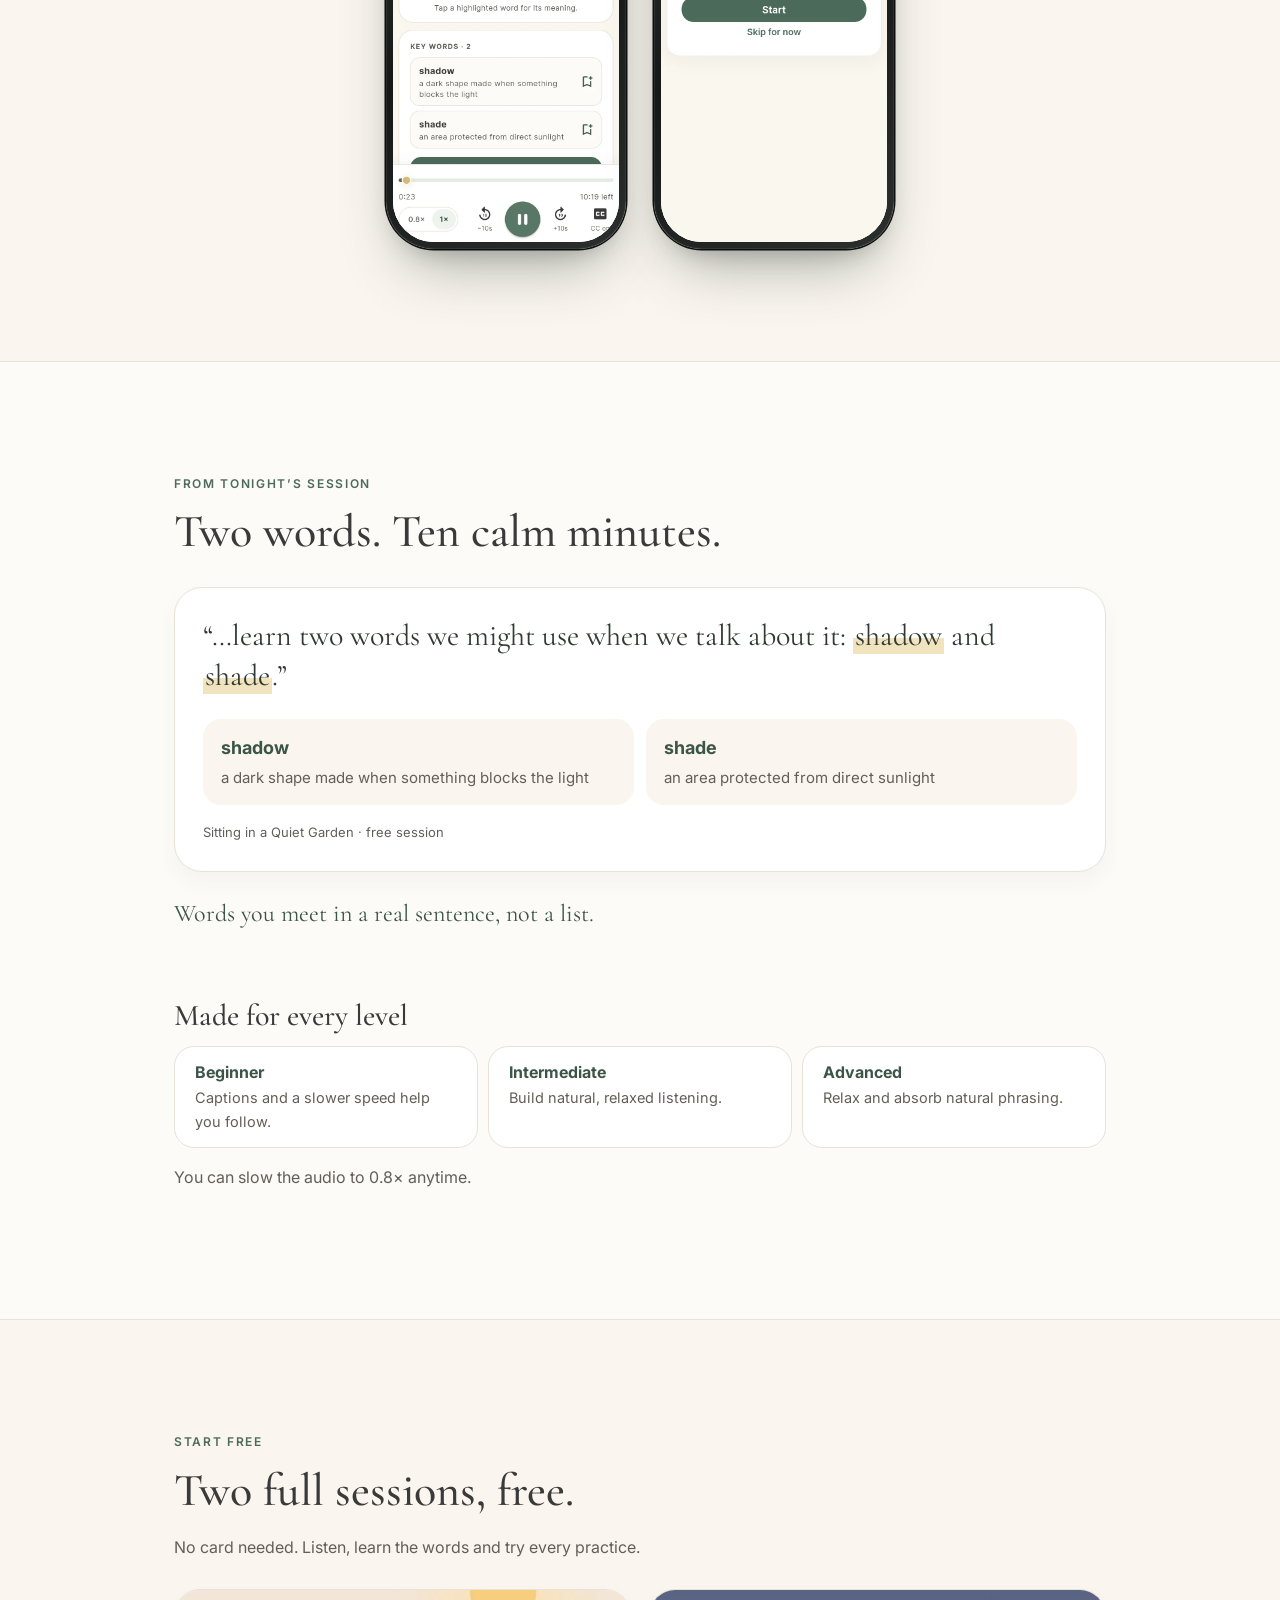
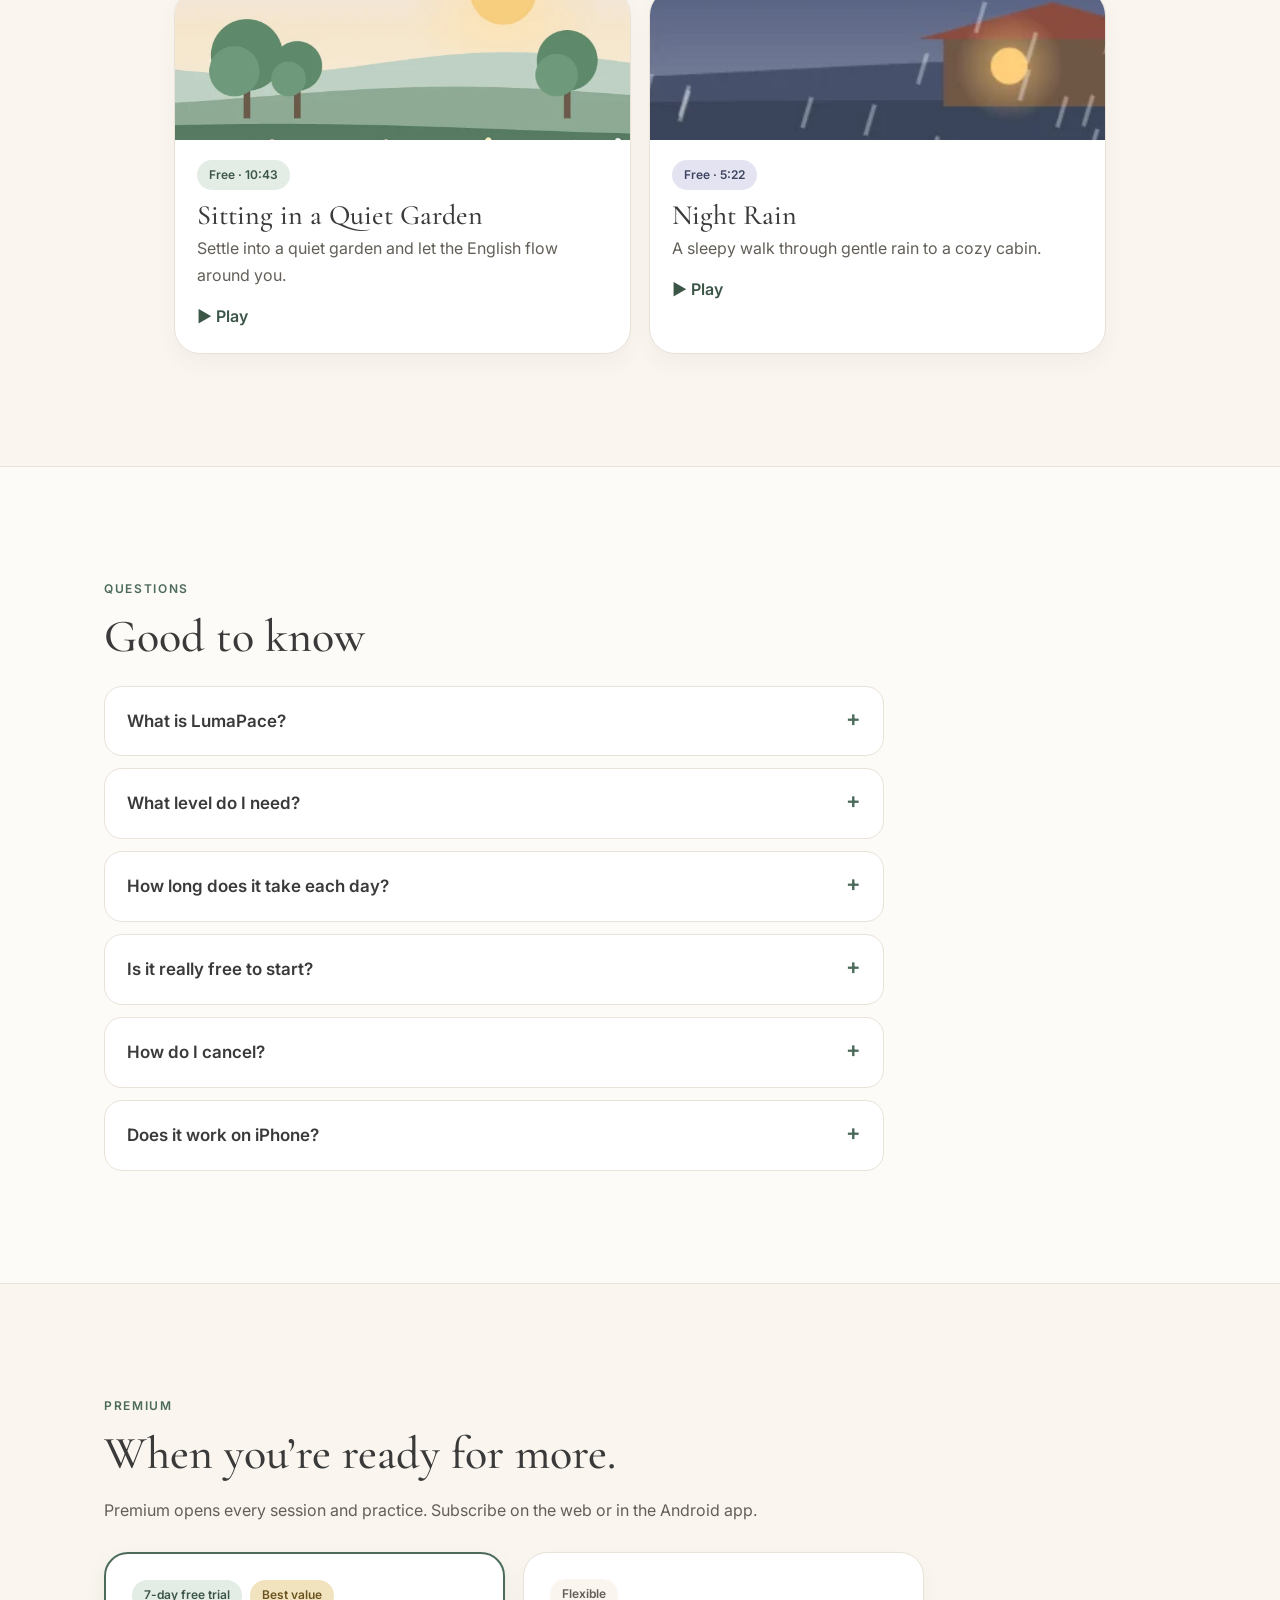
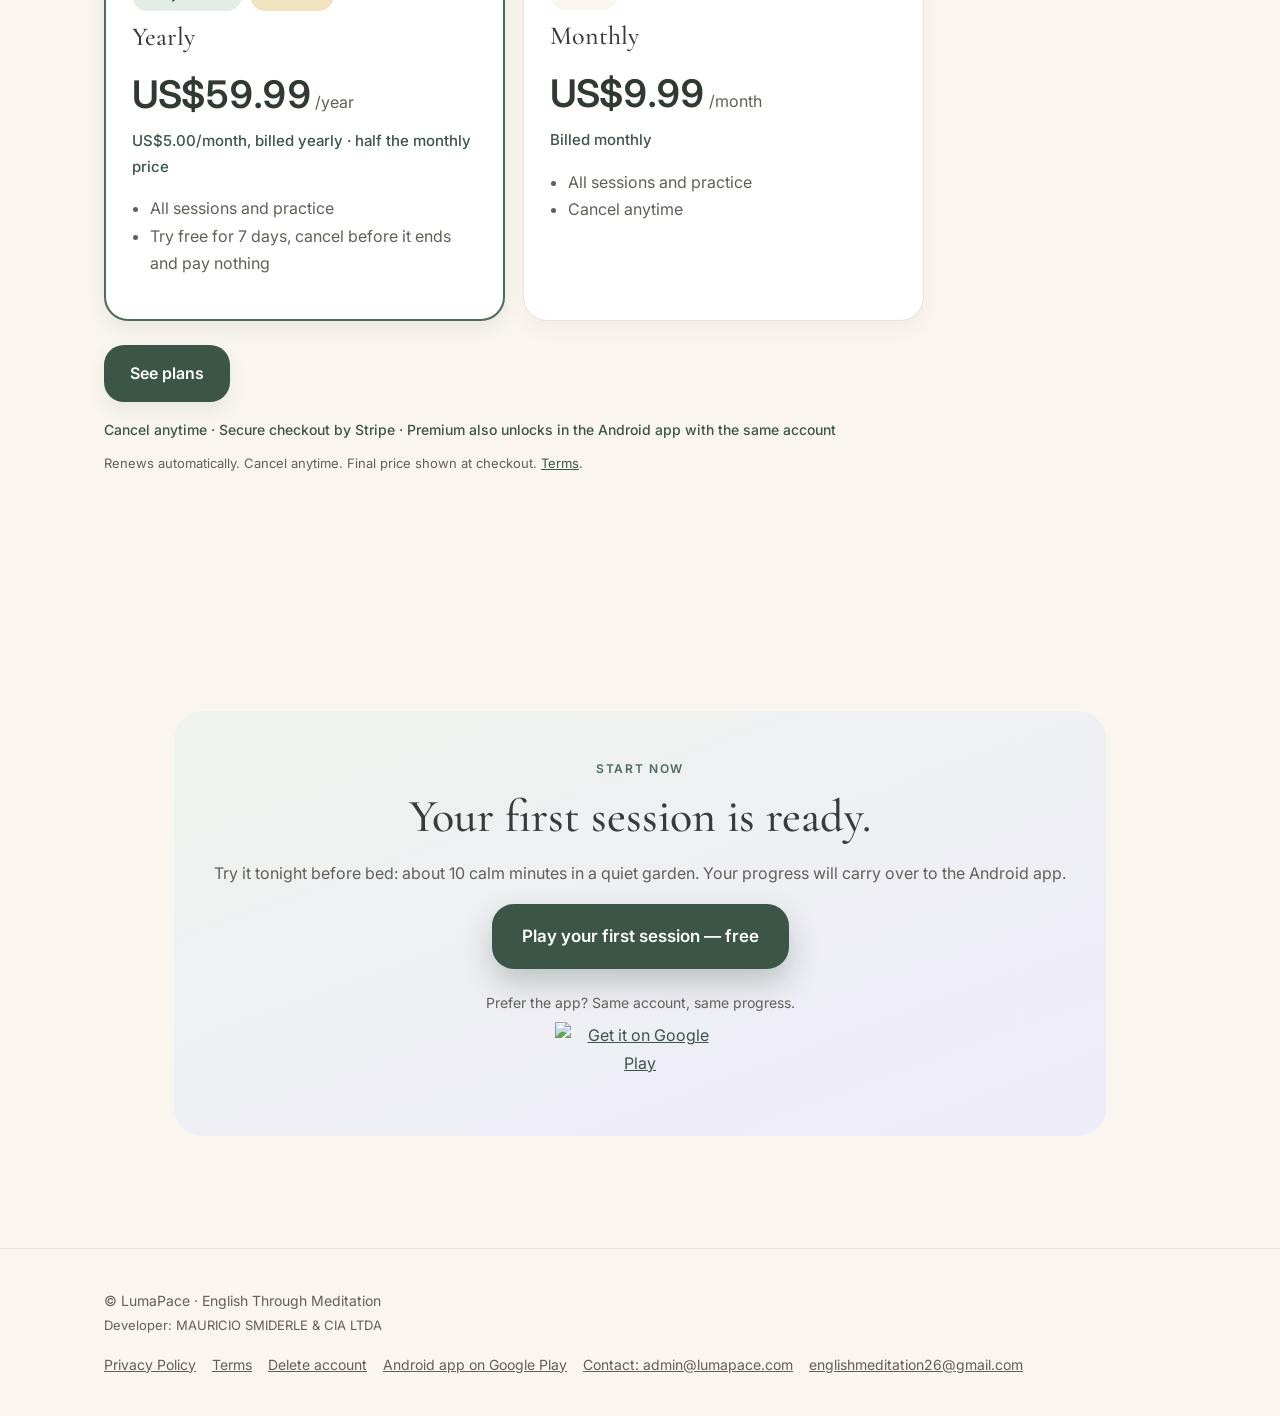
==== commit 45178574: "Footer: Android app on Google Play text link (utm_medium=footer)" ====
--- a/index.html
+++ b/index.html
@@ -14,7 +14,7 @@
 <script>window.dataLayer=window.dataLayer||[];function gtag(){dataLayer.push(arguments)}gtag('js',new Date());gtag('config','G-82XCQ1X3KB',{anonymize_ip:true});
 addEventListener('load',function(){setTimeout(function(){var t=document.createElement('script');t.async=1;t.src='https://www.googletagmanager.com/gtag/js?id=G-82XCQ1X3KB';document.head.appendChild(t)},2500)});
 document.addEventListener('click',function(e){var a=e.target.closest('[data-ev]');if(a)gtag('event',a.dataset.ev,{cta_location:a.dataset.loc||''})});</script>
-<script type="application/ld+json">{"@context": "https://schema.org", "@type": "FAQPage", "mainEntity": [{"@type": "Question", "name": "What is LumaPace?", "acceptedAnswer": {"@type": "Answer", "text": "LumaPace is a set of calm guided meditations spoken in clear, natural English. You relax, follow live captions phrase by phrase, and learn the key words from each session."}}, {"@type": "Question", "name": "What level do I need?", "acceptedAnswer": {"@type": "Answer", "text": "If you can follow simple spoken English, you are ready. Live captions and word explanations help you along, and you can slow the audio down."}}, {"@type": "Question", "name": "How long does it take each day?", "acceptedAnswer": {"@type": "Answer", "text": "Sessions are about 5 to 14 minutes long. You choose a daily listening goal that fits your day."}}, {"@type": "Question", "name": "Is it really free to start?", "acceptedAnswer": {"@type": "Answer", "text": "Yes. Two full sessions are free, with no account and no card. Premium unlocks every session."}}, {"@type": "Question", "name": "How do I cancel?", "acceptedAnswer": {"@type": "Answer", "text": "Anytime. Web subscriptions can be cancelled from the subscription portal linked in your confirmation email. You keep Premium until the end of the period you paid for."}}, {"@type": "Question", "name": "Does it work on iPhone?", "acceptedAnswer": {"@type": "Answer", "text": "Yes, in your phone’s browser at lumapace.com. The Android app is on Google Play, and your progress syncs when you sign in."}}]}</script></head><body>
+<script type="application/ld+json">{"@context": "https://schema.org", "@type": "FAQPage", "mainEntity": [{"@type": "Question", "name": "What is LumaPace?", "acceptedAnswer": {"@type": "Answer", "text": "LumaPace is a set of calm guided meditations spoken in clear, natural English. You relax, follow live captions phrase by phrase, and learn the key words from each session."}}, {"@type": "Question", "name": "What level do I need?", "acceptedAnswer": {"@type": "Answer", "text": "If you can follow simple spoken English, you are ready. Live captions and word explanations help you along, and you can slow the audio down."}}, {"@type": "Question", "name": "How long does it take each day?", "acceptedAnswer": {"@type": "Answer", "text": "Sessions are about 5 to 14 minutes long. You choose a daily listening goal that fits your day."}}, {"@type": "Question", "name": "Is it really free to start?", "acceptedAnswer": {"@type": "Answer", "text": "Yes. Two full sessions are free, with no account and no card. Premium unlocks every session."}}, {"@type": "Question", "name": "How do I cancel?", "acceptedAnswer": {"@type": "Answer", "text": "Anytime, in a few taps. Subscribed on the web? Use the “Manage subscription” link in your receipt email, or in your account in the app (Profile). Subscribed in the Android app? Cancel in Google Play. Or just email us at admin@lumapace.com. You keep Premium until the end of the period you paid for."}}, {"@type": "Question", "name": "Does it work on iPhone?", "acceptedAnswer": {"@type": "Answer", "text": "Yes, in your phone’s browser at lumapace.com. The Android app is on Google Play, and your progress syncs when you sign in."}}]}</script></head><body>
 <header class="top top2"><div class="wrap"><a class="brand" href="index.html"><img src="img/logo.png?v=2" alt="">LumaPace</a><nav><a href="index.html#how">How it works</a><a href="index.html#free">Free sessions</a><a href="index.html#premium">Premium</a><a class="btn" href="/app/#/player/002" data-ev="cta_click" data-loc="header">Start free</a></nav></div></header>
 <section class="hero2">
 <div class="sky" aria-hidden="true"><div class="cloud c1"></div><div class="cloud c2"></div>
@@ -63,7 +63,7 @@
 <details><summary>What level do I need?</summary><p>If you can follow simple spoken English, you are ready. Live captions and word explanations help you along, and you can slow the audio down.</p></details>
 <details><summary>How long does it take each day?</summary><p>Sessions are about 5 to 14 minutes long. You choose a daily listening goal that fits your day.</p></details>
 <details><summary>Is it really free to start?</summary><p>Yes. Two full sessions are free, with no account and no card. Premium unlocks every session.</p></details>
-<details><summary>How do I cancel?</summary><p>Anytime. Web subscriptions can be cancelled from the subscription portal linked in your confirmation email. You keep Premium until the end of the period you paid for.</p></details>
+<details><summary>How do I cancel?</summary><p>Anytime, in a few taps. Subscribed on the web? Use the “Manage subscription” link in your receipt email, or in your account in the app (Profile). Subscribed in the Android app? Cancel in Google Play. Or just email us at <a href="mailto:admin@lumapace.com">admin@lumapace.com</a>. You keep Premium until the end of the period you paid for.</p></details>
 <details><summary>Does it work on iPhone?</summary><p>Yes, in your phone’s browser at lumapace.com. The Android app is on Google Play, and your progress syncs when you sign in.</p></details>
 </div></div></section>
 
@@ -80,7 +80,7 @@
 <p class="over">Start now</p><h2>Your first session is ready.</h2><p class="muted">Try it tonight before bed: about 10 calm minutes in a quiet garden. Your progress will carry over to the Android app.</p><p><a class="btn btn-lg" href="/app/#/player/002" data-ev="cta_click" data-loc="get">Play your first session — free</a></p>
 <p class="gp-or">Prefer the app? Same account, same progress.</p><a class="badge-gp2" href="https://play.google.com/store/apps/details?id=com.lumapace.app&amp;referrer=utm_source%3Dlumapace_site%26utm_medium%3Dending" rel="noopener" data-ev="play_click" data-loc="ending"><img alt="Get it on Google Play" src="https://play.google.com/intl/en_us/badges/static/images/badges/en_badge_web_generic.png" width="646" height="250" loading="lazy"></a></div></div></section>
 <div class="sticky" id="sticky" aria-hidden="true"><a class="btn" href="/app/#/player/002" data-ev="cta_click" data-loc="sticky" tabindex="-1">▶ Play your first session — free</a></div>
-<footer><div class="wrap"><div>© LumaPace · English Through Meditation<br><span style="font-size:13px">Developer: MAURICIO SMIDERLE &amp; CIA LTDA</span></div><div><a href="privacy.html">Privacy Policy</a><a href="terms.html">Terms</a><a href="delete-account.html">Delete account</a><a href="mailto:admin@lumapace.com">Contact: admin@lumapace.com</a><a href="mailto:englishmeditation26@gmail.com">englishmeditation26@gmail.com</a></div></div></footer><script>(function(){if(!/^pt/i.test(navigator.language||''))return;document.querySelectorAll('.pt-line').forEach(function(e){e.hidden=false});
+<footer><div class="wrap"><div>© LumaPace · English Through Meditation<br><span style="font-size:13px">Developer: MAURICIO SMIDERLE &amp; CIA LTDA</span></div><div><a href="privacy.html">Privacy Policy</a><a href="terms.html">Terms</a><a href="delete-account.html">Delete account</a><a href="https://play.google.com/store/apps/details?id=com.lumapace.app&amp;referrer=utm_source%3Dsite%26utm_medium%3Dfooter" rel="noopener">Android app on Google Play</a><a href="mailto:admin@lumapace.com">Contact: admin@lumapace.com</a><a href="mailto:englishmeditation26@gmail.com">englishmeditation26@gmail.com</a></div></div></footer><script>(function(){if(!/^pt/i.test(navigator.language||''))return;document.querySelectorAll('.pt-line').forEach(function(e){e.hidden=false});
 var t={y:'R$199.90',m:'R$29.90',ym:'R$16.66/month, billed yearly · half the monthly price'};document.querySelectorAll('[data-pr]').forEach(function(e){var k=e.dataset.pr;if(t[k])e.textContent=t[k];if(k=='note')e.firstChild.textContent='Prices in Brazilian reais (elsewhere US$9.99/month or US$59.99/year). Renews automatically. Cancel anytime. Final price shown at checkout. '})})();</script><script>(function(){
 var rm=matchMedia('(prefers-reduced-motion: reduce)').matches;
 var box=document.getElementById('sample'),btn=box.querySelector('.sample-btn'),cap=document.getElementById('sample-cap'),bar=cap.querySelector('.sample-bar i'),lines=cap.querySelectorAll('[data-s]');
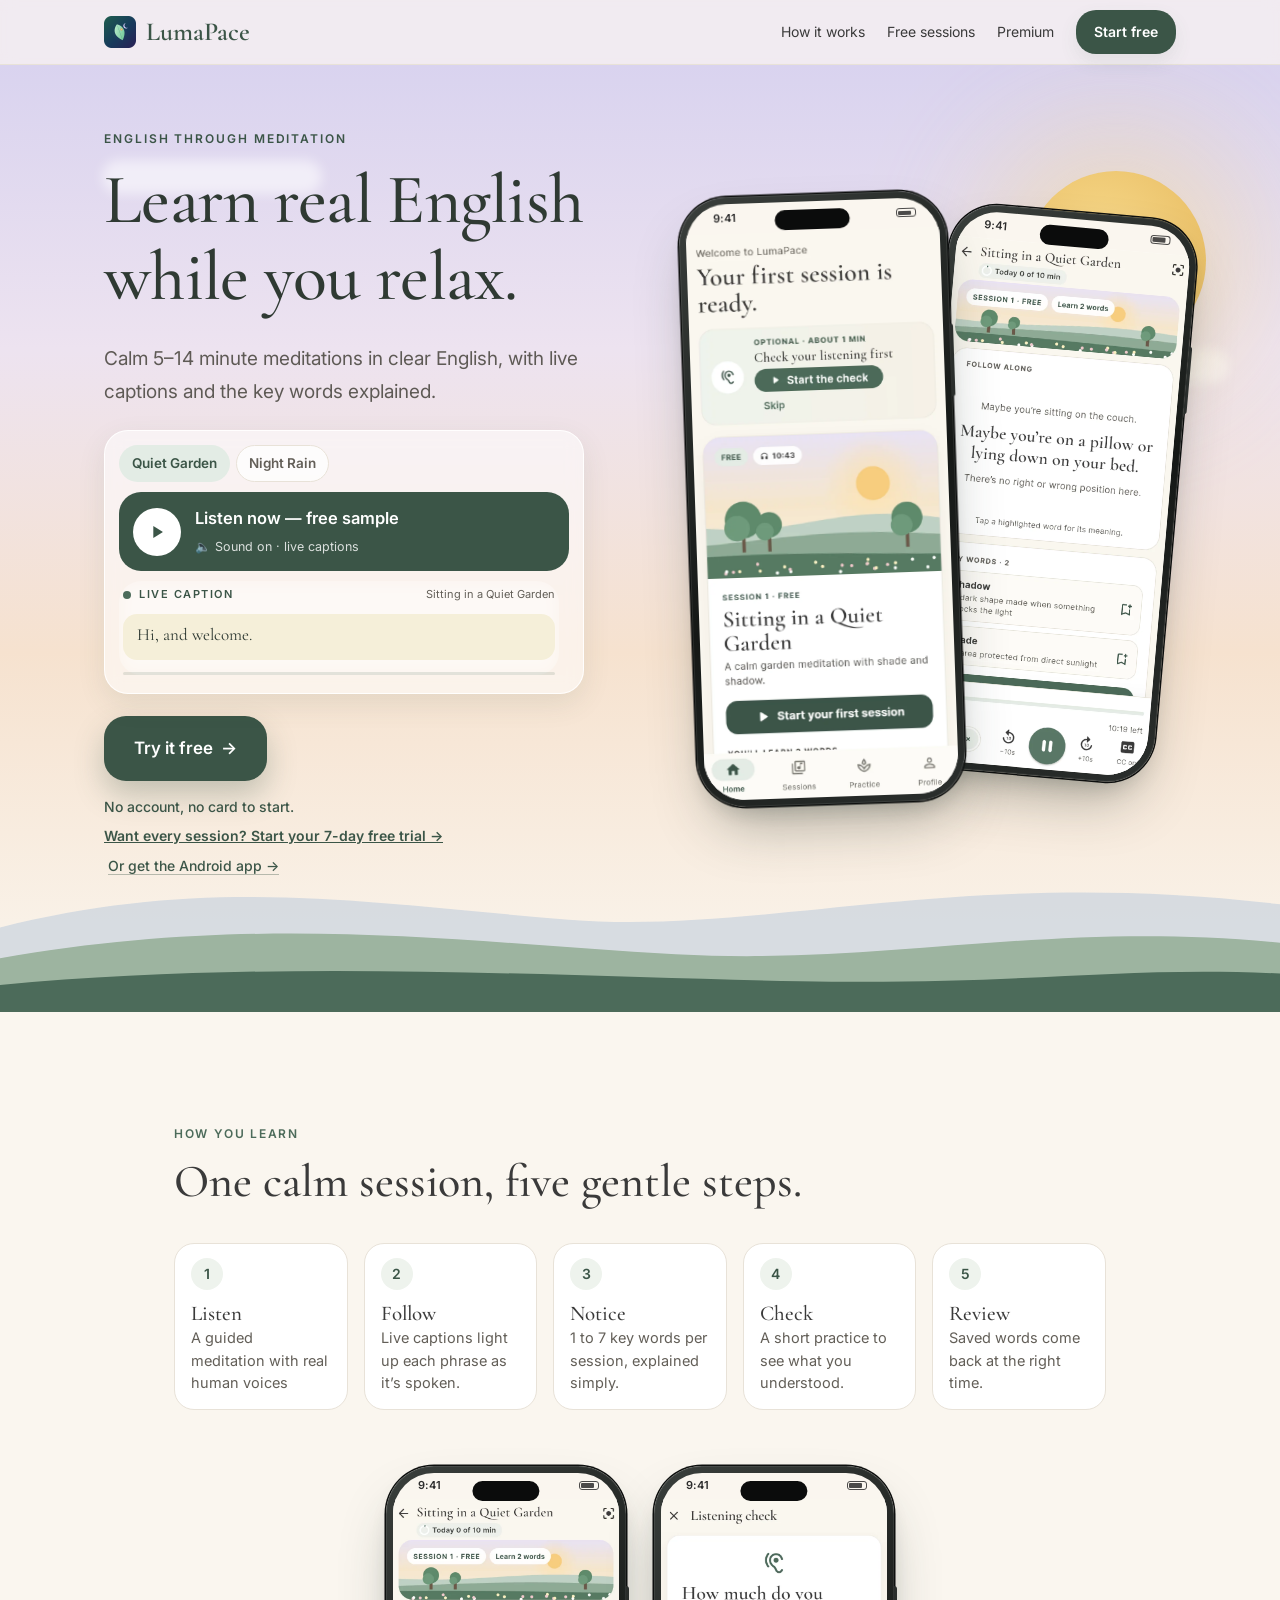
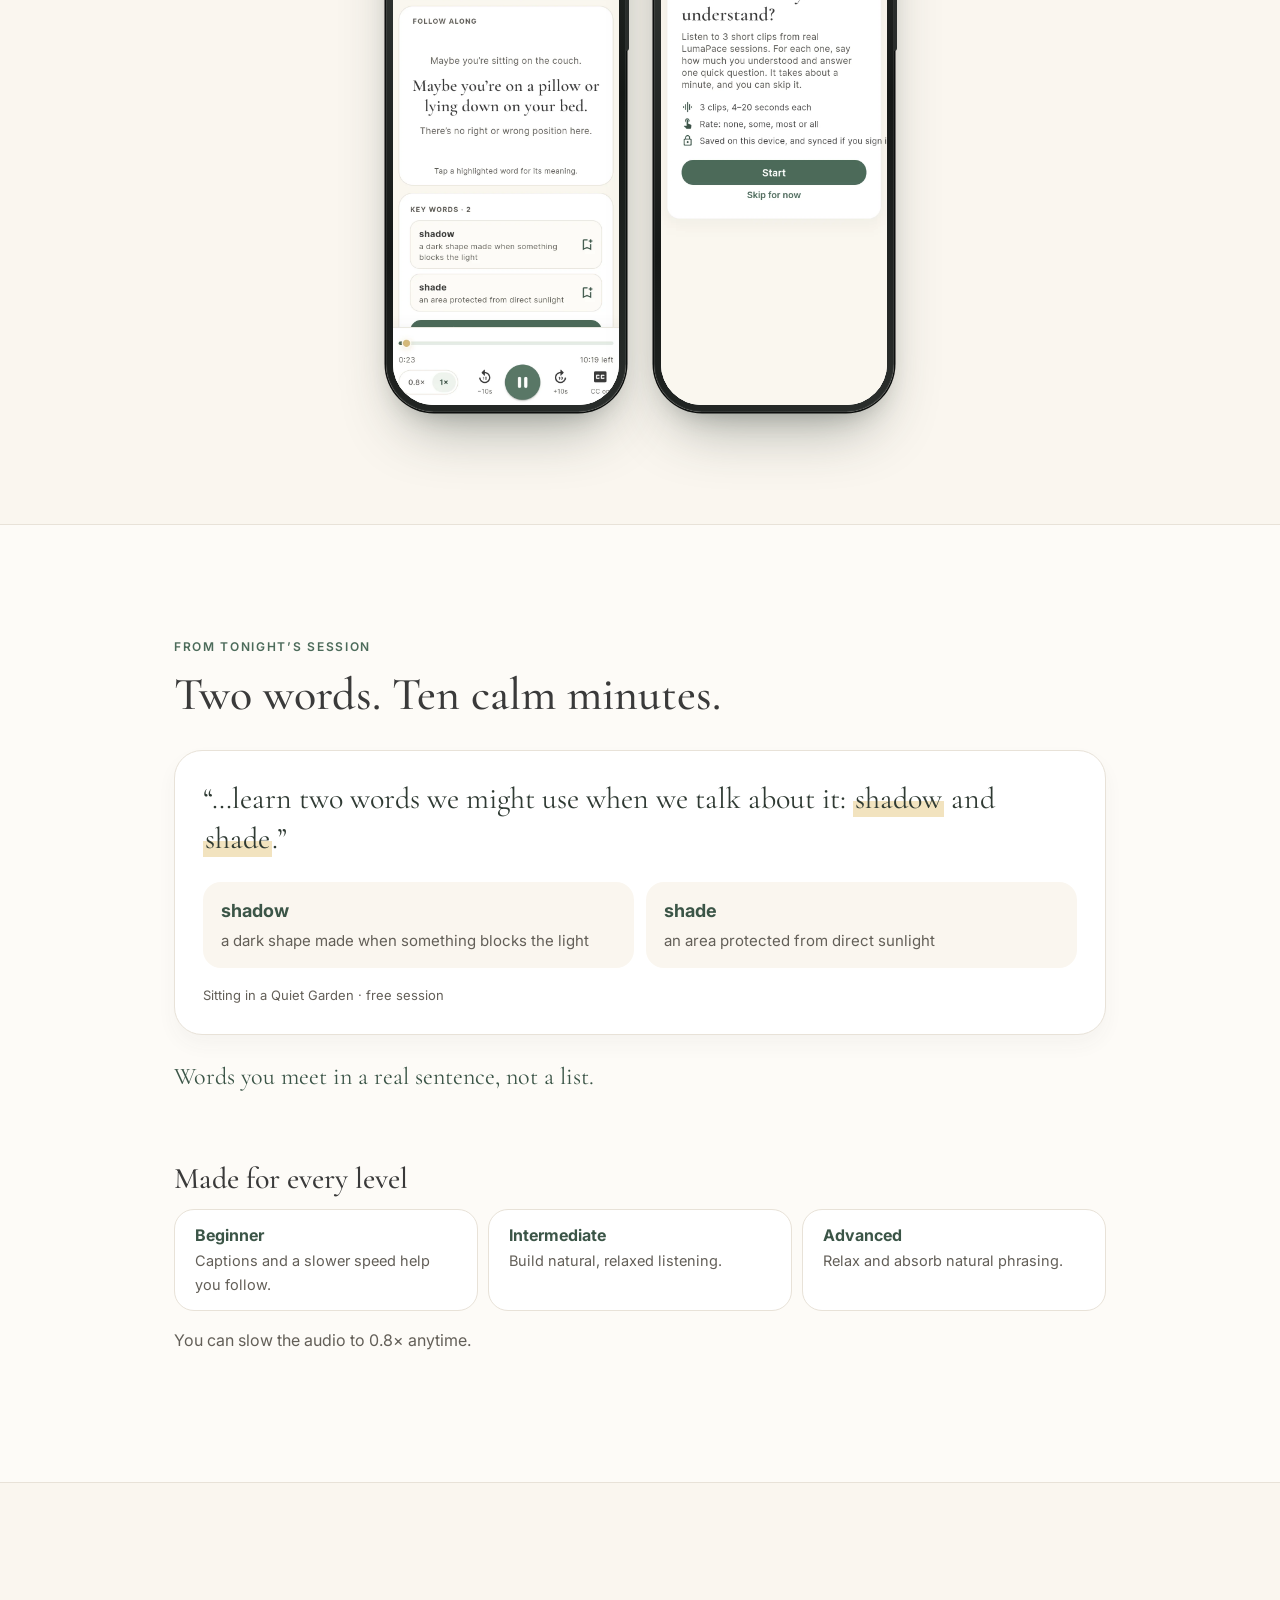
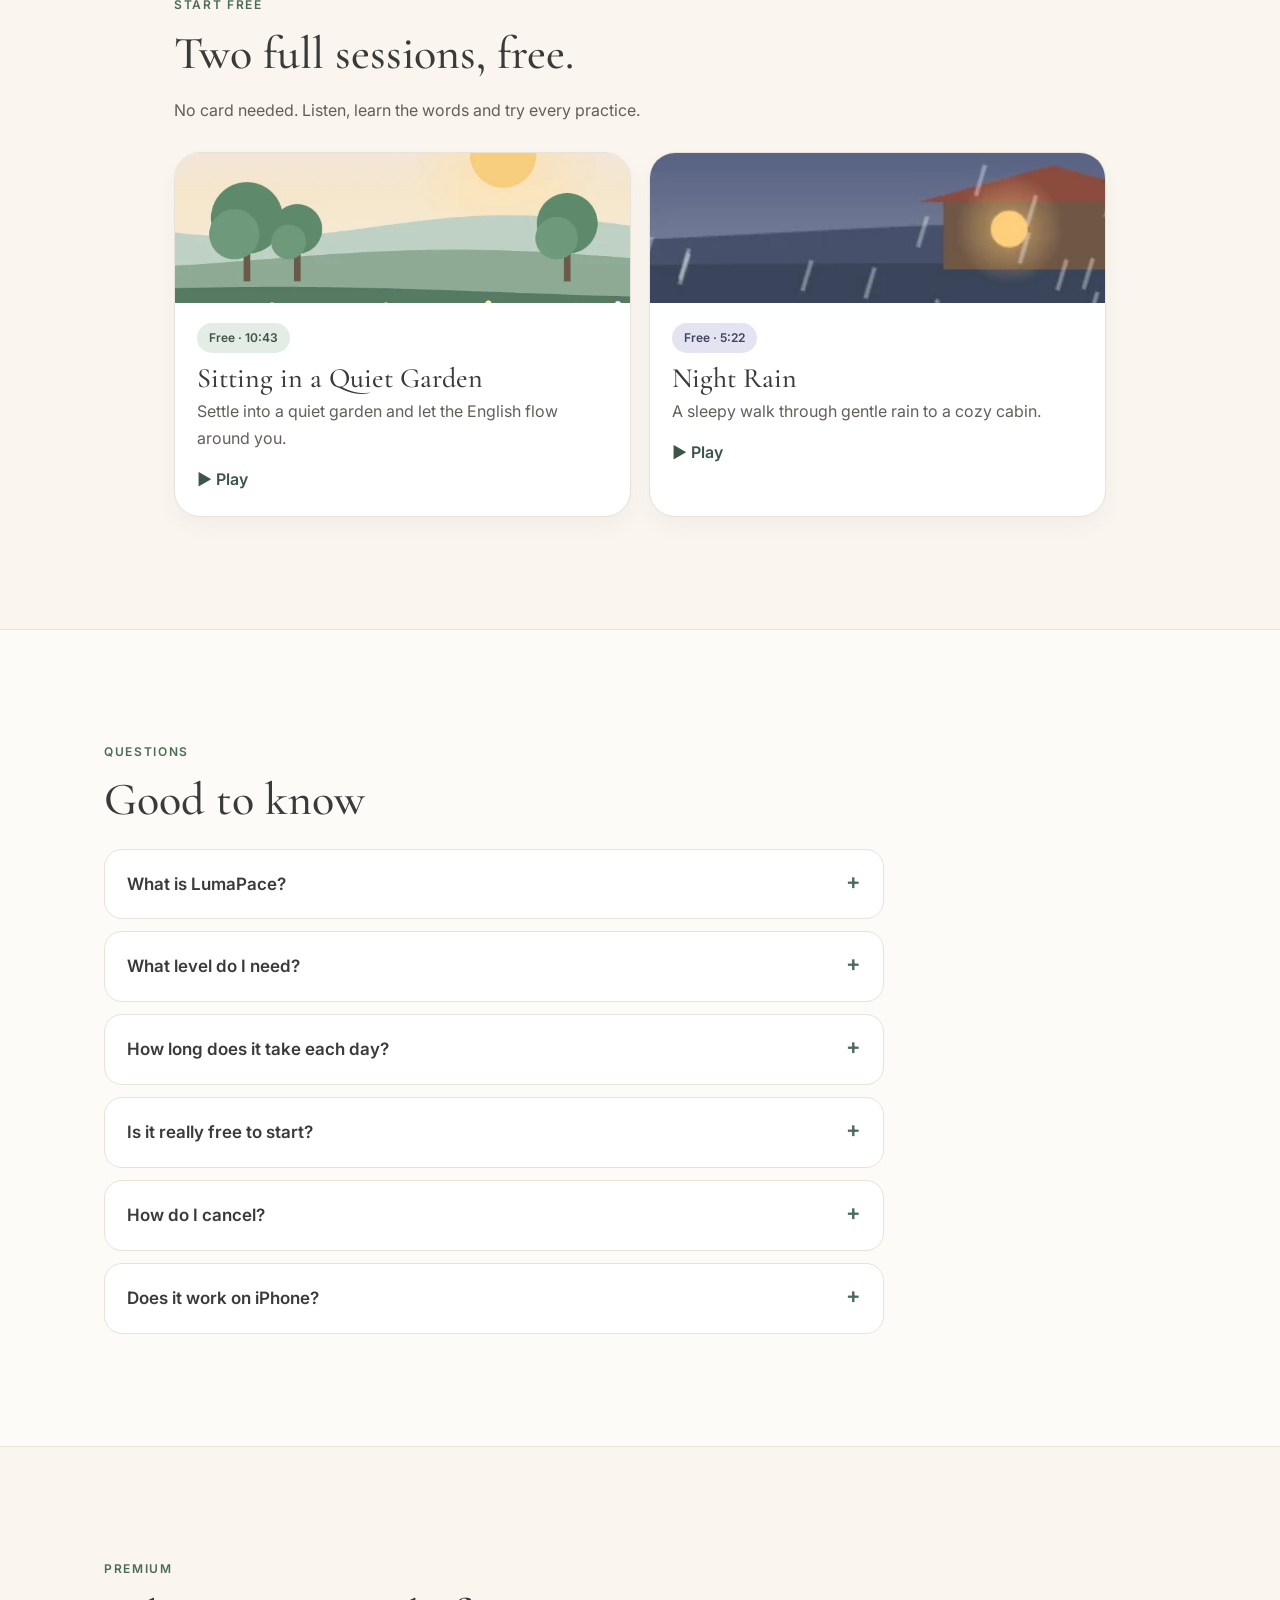
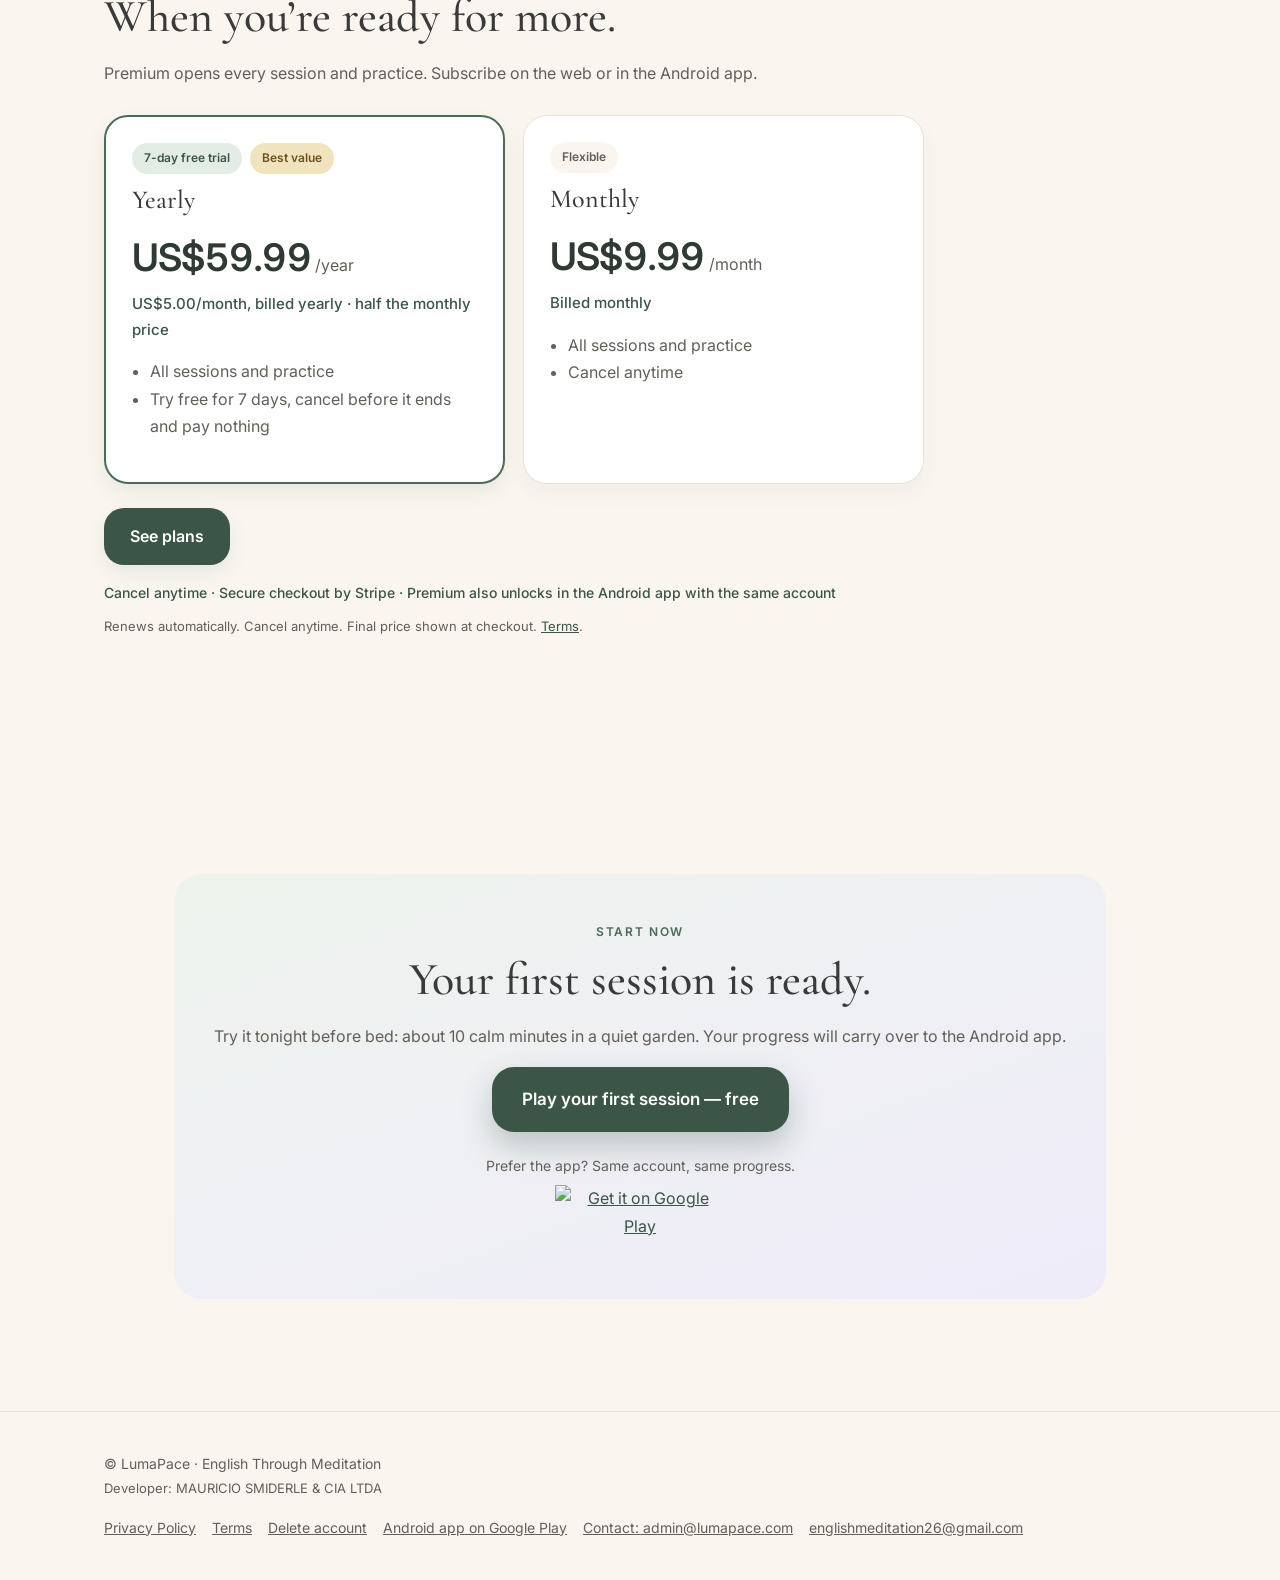
==== commit b3b8c056: "Preview (not deployed): first-screen sample player (Garden 002 / Night Rain c006, unaltered audio), " ====
--- a/index.html
+++ b/index.html
@@ -10,8 +10,9 @@
 <link rel="icon" href="img/logo.png?v=2"><link rel="apple-touch-icon" href="img/apple-touch-icon.png">
 <link rel="preconnect" href="https://fonts.googleapis.com"><link rel="preconnect" href="https://fonts.gstatic.com" crossorigin>
 <link rel="stylesheet" href="https://fonts.googleapis.com/css2?family=Cormorant+Garamond:wght@500;600&family=Inter:wght@400;500;600&display=swap">
-<link rel="preload" as="image" href="img/ph_home.webp" fetchpriority="high"><link rel="preload" as="image" href="img/ph_player.webp" fetchpriority="high"><link rel="stylesheet" href="style.css?v=3">
-<script>window.dataLayer=window.dataLayer||[];function gtag(){dataLayer.push(arguments)}gtag('js',new Date());gtag('config','G-82XCQ1X3KB',{anonymize_ip:true});
+<link rel="preload" as="image" href="img/ph_home.webp" fetchpriority="high"><link rel="preload" as="image" href="img/ph_player.webp" fetchpriority="high"><link rel="stylesheet" href="style.css?v=4">
+<script>(function(){var K='lp_utm',D=2592e6,F=['utm_source','utm_medium','utm_campaign','utm_content','utm_term'],q=new URLSearchParams(location.search),u={},s=null;F.forEach(function(k){var v=q.get(k);if(v)u[k]=v.slice(0,100)});try{s=JSON.parse(localStorage.getItem(K)||'null')}catch(e){}if(s&&!(Date.now()-s.ts<D))s=null;if(!s&&u.utm_source){s={p:u,ts:Date.now()};try{localStorage.setItem(K,JSON.stringify(s))}catch(e){}}var p=s?s.p:u;window.LP_UTM=p;window.LP_GA=p.utm_campaign?{campaign_source:p.utm_source||'',campaign_medium:p.utm_medium||'',campaign_name:p.utm_campaign,ft_source:p.utm_source||'',ft_medium:p.utm_medium||'',ft_campaign:p.utm_campaign}:{};window.LP_UTM_QS=function(){var r=new URLSearchParams();F.forEach(function(k){if(p[k])r.set(k,p[k])});return r.toString()};window.LP_PLAY_REF=function(){return p.utm_campaign?encodeURIComponent('utm_source='+(p.utm_source||'')+'&utm_medium='+(p.utm_medium||'')+'&utm_campaign='+p.utm_campaign):''}})();
+window.dataLayer=window.dataLayer||[];function gtag(){dataLayer.push(arguments)}gtag('js',new Date());if(LP_GA.ft_campaign)gtag('set',{ft_source:LP_GA.ft_source,ft_medium:LP_GA.ft_medium,ft_campaign:LP_GA.ft_campaign});gtag('config','G-82XCQ1X3KB',Object.assign({anonymize_ip:true},/[?&]utm_/.test(location.search)?{}:LP_GA));
 addEventListener('load',function(){setTimeout(function(){var t=document.createElement('script');t.async=1;t.src='https://www.googletagmanager.com/gtag/js?id=G-82XCQ1X3KB';document.head.appendChild(t)},2500)});
 document.addEventListener('click',function(e){var a=e.target.closest('[data-ev]');if(a)gtag('event',a.dataset.ev,{cta_location:a.dataset.loc||''})});</script>
 <script type="application/ld+json">{"@context": "https://schema.org", "@type": "FAQPage", "mainEntity": [{"@type": "Question", "name": "What is LumaPace?", "acceptedAnswer": {"@type": "Answer", "text": "LumaPace is a set of calm guided meditations spoken in clear, natural English. You relax, follow live captions phrase by phrase, and learn the key words from each session."}}, {"@type": "Question", "name": "What level do I need?", "acceptedAnswer": {"@type": "Answer", "text": "If you can follow simple spoken English, you are ready. Live captions and word explanations help you along, and you can slow the audio down."}}, {"@type": "Question", "name": "How long does it take each day?", "acceptedAnswer": {"@type": "Answer", "text": "Sessions are about 5 to 14 minutes long. You choose a daily listening goal that fits your day."}}, {"@type": "Question", "name": "Is it really free to start?", "acceptedAnswer": {"@type": "Answer", "text": "Yes. Two full sessions are free, with no account and no card. Premium unlocks every session."}}, {"@type": "Question", "name": "How do I cancel?", "acceptedAnswer": {"@type": "Answer", "text": "Anytime, in a few taps. Subscribed on the web? Use the “Manage subscription” link in your receipt email, or in your account in the app (Profile). Subscribed in the Android app? Cancel in Google Play. Or just email us at admin@lumapace.com. You keep Premium until the end of the period you paid for."}}, {"@type": "Question", "name": "Does it work on iPhone?", "acceptedAnswer": {"@type": "Answer", "text": "Yes, in your phone’s browser at lumapace.com. The Android app is on Google Play, and your progress syncs when you sign in."}}]}</script></head><body>
@@ -23,14 +24,16 @@
 <div class="hero2-copy">
 <p class="over">English through meditation</p>
 <h1>Learn real English while you relax.</h1>
-<p class="lead">Guided meditations of about 5 to 14 minutes in clear, natural English, with live captions and the key words explained.</p>
-<div class="ctas"><a class="btn btn-lg" href="/app/#/player/002" data-ev="cta_click" data-loc="hero">Play your first session — free <span aria-hidden="true">→</span></a></div>
-<p class="hero-note">No account, no card. Just press play. <a class="hero-gp" href="https://play.google.com/store/apps/details?id=com.lumapace.app&amp;referrer=utm_source%3Dlumapace_site%26utm_medium%3Dhero" rel="noopener" data-ev="play_click" data-loc="hero">Or get the Android app →</a></p>
+<p class="lead">Calm 5–14 minute meditations in clear English, with live captions and the key words explained.</p>
+<div class="sample sample2 shown" id="sample">
+<div class="sample-tabs" role="tablist" aria-label="Choose a free sample"><button type="button" role="tab" class="on" aria-selected="true" data-ep="002">Quiet Garden</button><button type="button" role="tab" aria-selected="false" data-ep="c006">Night Rain</button></div>
+<button class="sample-btn" type="button" aria-controls="sample-cap" aria-label="Listen to a free sample now"><span class="sample-ic" aria-hidden="true"><svg viewBox="0 0 24 24" width="22" height="22"><path class="ic-play" d="M8 5.5v13l10.5-6.5z" fill="currentColor"/><g class="ic-pause" fill="currentColor"><rect x="7" y="5.5" width="3.6" height="13" rx="1.2"/><rect x="13.4" y="5.5" width="3.6" height="13" rx="1.2"/></g></svg></span><span class="sample-txt"><b>Listen now — free sample</b><small>🔈 Sound on · live captions</small></span></button>
+<div class="caption" id="sample-cap" aria-live="polite"><span class="dot"></span><span class="cap-l">Live caption</span><span class="cap-t">Sitting in a Quiet Garden</span><p></p><div class="sample-bar"><i></i></div></div>
+<a class="sample-next" id="sample-next" href="/app/#/player/002" data-ev="cta_click" data-loc="sample_end" hidden>Keep listening — the full session is free <span aria-hidden="true">→</span></a>
+</div>
+<div class="ctas"><a class="btn btn-lg" href="/app/#/player/002" data-ev="cta_click" data-loc="hero">Try it free <span aria-hidden="true">→</span></a></div>
+<p class="hero-note">No account, no card to start.<br><a class="hero-trial" href="/subscribe.html" data-ev="see_plans" data-loc="hero_trial">Want every session? Start your 7-day free trial →</a><br><a class="hero-gp" href="https://play.google.com/store/apps/details?id=com.lumapace.app&amp;referrer=utm_source%3Dlumapace_site%26utm_medium%3Dhero" rel="noopener" data-ev="play_click" data-loc="hero">Or get the Android app →</a></p>
 <p class="pt-line" lang="pt-BR" hidden>🇧🇷 Para brasileiros: aprenda inglês relaxando. Comece grátis, sem cartão.<br>As legendas ajudam você a acompanhar, no seu ritmo.</p>
-<div class="sample" id="sample">
-<button class="sample-btn" type="button" aria-controls="sample-cap" aria-label="Hear 10 seconds of a session"><span class="sample-ic" aria-hidden="true"><svg viewBox="0 0 24 24" width="18" height="18"><path class="ic-play" d="M8 5.5v13l10.5-6.5z" fill="currentColor"/><g class="ic-pause" fill="currentColor"><rect x="7" y="5.5" width="3.6" height="13" rx="1.2"/><rect x="13.4" y="5.5" width="3.6" height="13" rx="1.2"/></g></svg></span><span class="sample-txt"><b>Hear 10 seconds of a session</b><small>🔈 Tap for sound</small></span></button>
-<div class="caption" id="sample-cap" aria-live="polite"><span class="dot"></span><span class="cap-l">Live caption</span><span class="cap-t">Sitting in a Quiet Garden</span><p><span data-s="0" data-e="4.9">Hi, and welcome.</span> <span data-s="4.81" data-e="10.42">I’m happy you made the choice to meditate today.</span></p><div class="sample-bar"><i></i></div></div>
-</div>
 </div>
 <div class="duo"><div class="sun" aria-hidden="true"></div><div class="phone p-back"><div class="screen"><div class="sb" aria-hidden="true"><span>9:41</span><i></i></div><img fetchpriority="high" src="img/ph_player.webp" alt="LumaPace session player with live captions" width="780" height="1688"></div></div><div class="phone p-front"><div class="screen"><div class="sb" aria-hidden="true"><span>9:41</span><i></i></div><img src="img/ph_home.webp" alt="LumaPace home screen: your first session is ready, Sitting in a Quiet Garden" width="780" height="1688"></div></div></div>
 </div></section>
@@ -83,15 +86,20 @@
 <footer><div class="wrap"><div>© LumaPace · English Through Meditation<br><span style="font-size:13px">Developer: MAURICIO SMIDERLE &amp; CIA LTDA</span></div><div><a href="privacy.html">Privacy Policy</a><a href="terms.html">Terms</a><a href="delete-account.html">Delete account</a><a href="https://play.google.com/store/apps/details?id=com.lumapace.app&amp;referrer=utm_source%3Dsite%26utm_medium%3Dfooter" rel="noopener">Android app on Google Play</a><a href="mailto:admin@lumapace.com">Contact: admin@lumapace.com</a><a href="mailto:englishmeditation26@gmail.com">englishmeditation26@gmail.com</a></div></div></footer><script>(function(){if(!/^pt/i.test(navigator.language||''))return;document.querySelectorAll('.pt-line').forEach(function(e){e.hidden=false});
 var t={y:'R$199.90',m:'R$29.90',ym:'R$16.66/month, billed yearly · half the monthly price'};document.querySelectorAll('[data-pr]').forEach(function(e){var k=e.dataset.pr;if(t[k])e.textContent=t[k];if(k=='note')e.firstChild.textContent='Prices in Brazilian reais (elsewhere US$9.99/month or US$59.99/year). Renews automatically. Cancel anytime. Final price shown at checkout. '})})();</script><script>(function(){
 var rm=matchMedia('(prefers-reduced-motion: reduce)').matches;
-var box=document.getElementById('sample'),btn=box.querySelector('.sample-btn'),cap=document.getElementById('sample-cap'),bar=cap.querySelector('.sample-bar i'),lines=cap.querySelectorAll('[data-s]');
-var END=10.4,FADE=1,a=null,raf=0;
+var box=document.getElementById('sample'),btn=box.querySelector('.sample-btn'),cap=document.getElementById('sample-cap'),bar=cap.querySelector('.sample-bar i'),para=cap.querySelector('p'),ttl=cap.querySelector('.cap-t'),nxt=document.getElementById('sample-next'),tabs=box.querySelectorAll('[data-ep]');
+var EP={'002':{t:'Sitting in a Quiet Garden',s:0,e:28,c:[[0,4.9,'Hi, and welcome.'],[4.81,10.42,'I’m happy you made the choice to meditate today.'],[10.27,19.46,'Before we start, just take a second to get yourself comfortable.'],[19.31,22.96,'Maybe you’re sitting on the couch.'],[22.81,28,'Maybe you’re on a pillow or lying down on your bed.']]},
+'c006':{t:'Night Rain',s:6.5,e:44.5,c:[[6.79,14.26,'Listen, it’s drizzling today.'],[14.11,24.58,'It’s drizzling today.'],[24.43,44.5,'To drizzle is when rain falls very slowly.']]}};
+var cur='002',FADE=1.2,a=null,raf=0,lines=[];
+function render(){var d=EP[cur];ttl.textContent=d.t;para.innerHTML='';lines=d.c.map(function(c){var sp=document.createElement('span');sp.textContent=c[2];sp.dataset.s=c[0];sp.dataset.e=c[1];para.appendChild(sp);para.appendChild(document.createTextNode(' '));return sp});if(lines[0])lines[0].classList.add('cur','on');bar.style.width='0';var h=nxt.getAttribute('href');nxt.setAttribute('href',h.replace(/#\/player\/.*$/,'#/player/'+cur));nxt.hidden=true}
 function stop(){if(a){a.pause()}box.classList.remove('playing');cancelAnimationFrame(raf)}
-function tick(){var t=a.currentTime;lines.forEach(function(l){l.classList.toggle('on',t>=+l.dataset.s&&t<+l.dataset.e);l.classList.toggle('done',t>=+l.dataset.e)});bar.style.width=Math.min(100,t/END*100)+'%';
- a.volume=t>END-FADE?Math.max(0,(END-t)/FADE):1; if(t>=END){stop();a.currentTime=0;return} raf=requestAnimationFrame(tick)}
+function tick(){var d=EP[cur],t=a.currentTime;lines.forEach(function(l){l.classList.toggle('on',t>=+l.dataset.s&&t<+l.dataset.e);l.classList.toggle('done',t>=+l.dataset.e)});var ci=0;lines.forEach(function(l,i){if(t>=+l.dataset.s)ci=i});lines.forEach(function(l,i){l.classList.toggle('cur',i===ci)});bar.style.width=Math.min(100,(t-d.s)/(d.e-d.s)*100)+'%';
+ a.volume=t>d.e-FADE?Math.max(0,(d.e-t)/FADE):1; if(t>=d.e){stop();nxt.hidden=false;if(window.gtag)gtag('event','sample_complete',{episode:cur});return} raf=requestAnimationFrame(tick)}
+tabs.forEach(function(tb){tb.addEventListener('click',function(){if(tb.dataset.ep===cur)return;stop();if(a){a.src='';a=null}cur=tb.dataset.ep;tabs.forEach(function(x){var on=x===tb;x.classList.toggle('on',on);x.setAttribute('aria-selected',on)});render()})});
 btn.addEventListener('click',function(){if(box.classList.contains('playing')){stop();return}
- if(!a){a=new Audio('/app/assets/assets/content/episodes/002/audio.mp3');a.preload='auto'}
- a.currentTime=0;a.volume=1;box.classList.add('playing','shown');a.play().then(function(){raf=requestAnimationFrame(tick)}).catch(stop);
- if(window.gtag)gtag('event','sample_play',{episode:'002'})});
+ var d=EP[cur];if(!a){a=new Audio('/app/assets/assets/content/episodes/'+cur+'/audio.mp3');a.preload='auto'}
+ if(a.currentTime<d.s||a.currentTime>=d.e-0.05)a.currentTime=d.s;a.volume=1;nxt.hidden=true;box.classList.add('playing');a.play().then(function(){raf=requestAnimationFrame(tick)}).catch(stop);
+ if(window.gtag)gtag('event','sample_play',{episode:cur})});
+render();
 var st=document.getElementById('sticky'),hero=document.querySelector('.hero2'),hide=[document.getElementById('premium'),document.getElementById('faq'),document.getElementById('get'),document.querySelector('footer')];
 var vis={};if('IntersectionObserver' in window){var io=new IntersectionObserver(function(es){es.forEach(function(e){vis[e.target.id||e.target.tagName]=e.isIntersecting});var show=!vis.hero&&!hide.some(function(h){return vis[h.id||h.tagName]});st.classList.toggle('on',show);st.setAttribute('aria-hidden',!show);st.querySelector('a').tabIndex=show?0:-1});hero.id='hero';io.observe(hero);hide.forEach(function(h){io.observe(h)})}
 })();</script><script>/* Warm the web player while the visitor reads (no audio prefetch). */
@@ -100,4 +108,5 @@
 pf('/app/main.dart.js');
 fetch('/app/flutter_bootstrap.js').then(function(r){return r.text()}).then(function(t){var m=t.match(/"engineRevision":"([0-9a-f]{40})"/);if(!m)return;
 var b='https://www.gstatic.com/flutter-canvaskit/'+m[1]+'/';var ch=!!(window.ImageDecoder&&typeof Intl.v8BreakIterator!=='undefined'&&typeof Intl.Segmenter!=='undefined');var d=ch?b+'chromium/':b;
-pf(d+'canvaskit.js',1);pf(d+'canvaskit.wasm',1)}).catch(function(){})}catch(e){}},1500)});</script></body></html>
+pf(d+'canvaskit.js',1);pf(d+'canvaskit.wasm',1)}).catch(function(){})}catch(e){}},1500)});</script><script>(function(){var r=LP_PLAY_REF(),q=LP_UTM_QS();if(!LP_UTM.utm_campaign)return;document.querySelectorAll('a[href^="https://play.google.com/store/apps/details"]').forEach(function(a){a.href='https://play.google.com/store/apps/details?id=com.lumapace.app&referrer='+r});document.querySelectorAll('a[href^="/app/"]').forEach(function(a){var h=a.getAttribute('href'),i=h.indexOf('#');a.setAttribute('href','/app/?'+q+(i<0?'':h.slice(i)))})})();</script>
+</body></html>
--- a/style.css
+++ b/style.css
@@ -153,3 +153,16 @@
 .gp-or{margin:22px 0 8px;font-size:14px;color:var(--muted)}
 .badge-gp2{display:inline-block;border-radius:12px;transition:opacity .3s}.badge-gp2:hover{opacity:.85}.badge-gp2 img{width:170px;height:auto;margin:0 auto}
 .hero-gp{display:inline-block;margin-left:4px;color:var(--sage-deep);font-weight:500;text-decoration:underline;text-underline-offset:3px;text-decoration-color:rgba(59,85,71,.35)}
+/* conv: first-screen sample player */
+.sample2{margin-top:22px;max-width:480px;background:rgba(255,255,255,.55);border:1px solid rgba(255,255,255,.9);border-radius:24px;padding:14px;box-shadow:0 10px 28px rgba(59,85,71,.10);backdrop-filter:blur(8px)}
+.sample2 .sample-btn{background:var(--sage-deep);color:#fff;border:0;box-shadow:none;padding:12px 14px}
+.sample2 .sample-ic{background:#fff;color:var(--sage-deep);flex-basis:48px;height:48px}
+.sample2 .sample-txt b{color:#fff;font-size:16.5px}.sample2 .sample-txt small{color:rgba(255,255,255,.82)}
+.sample-tabs{display:flex;gap:6px;margin-bottom:10px}.sample-tabs button{font:inherit;font-size:13.5px;font-weight:600;border:1px solid var(--line);background:rgba(255,255,255,.7);color:var(--muted);padding:6px 12px;border-radius:999px;cursor:pointer}.sample-tabs button.on{background:var(--sage-mist);color:var(--sage-deep);border-color:transparent}
+.sample2 .caption{display:grid!important;margin-top:10px;background:transparent;box-shadow:none;border:0;padding:4px 4px 0}
+.sample2 .caption p{min-height:3.9em;font-size:17px}
+.sample-next{display:block;margin-top:10px;font-weight:600;color:var(--sage-deep);text-decoration:none}.sample-next[hidden]{display:none}
+.hero2 .ctas{margin-top:22px}.hero-trial{font-weight:600;color:var(--sage-deep)}
+@media(max-width:899px){.sample2 .caption p{font-size:16px}}
+.sample2 .caption p{min-height:2.7em}.sample2 .caption p span{display:none;opacity:1!important}.sample2 .caption p span.cur{display:inline;color:#2F3A33}
+.hero-note a{display:inline-block;margin-top:6px}
